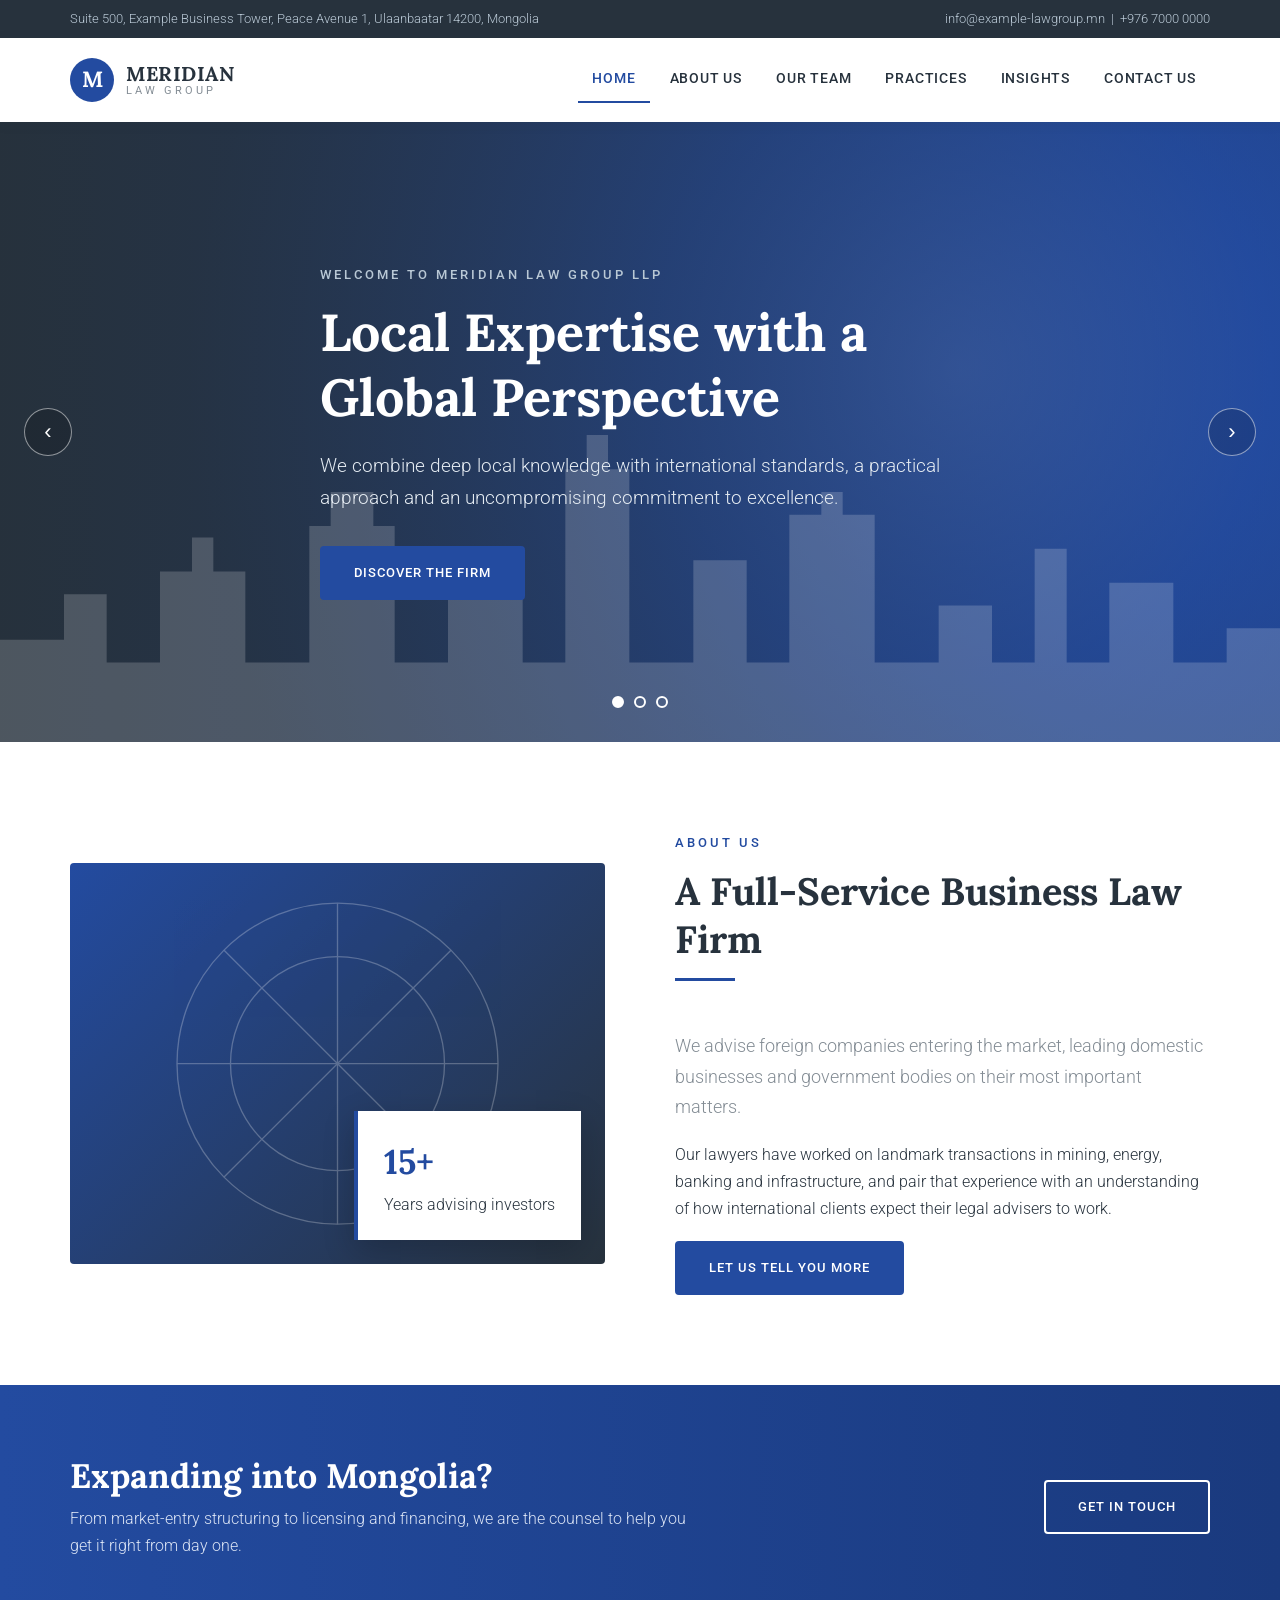
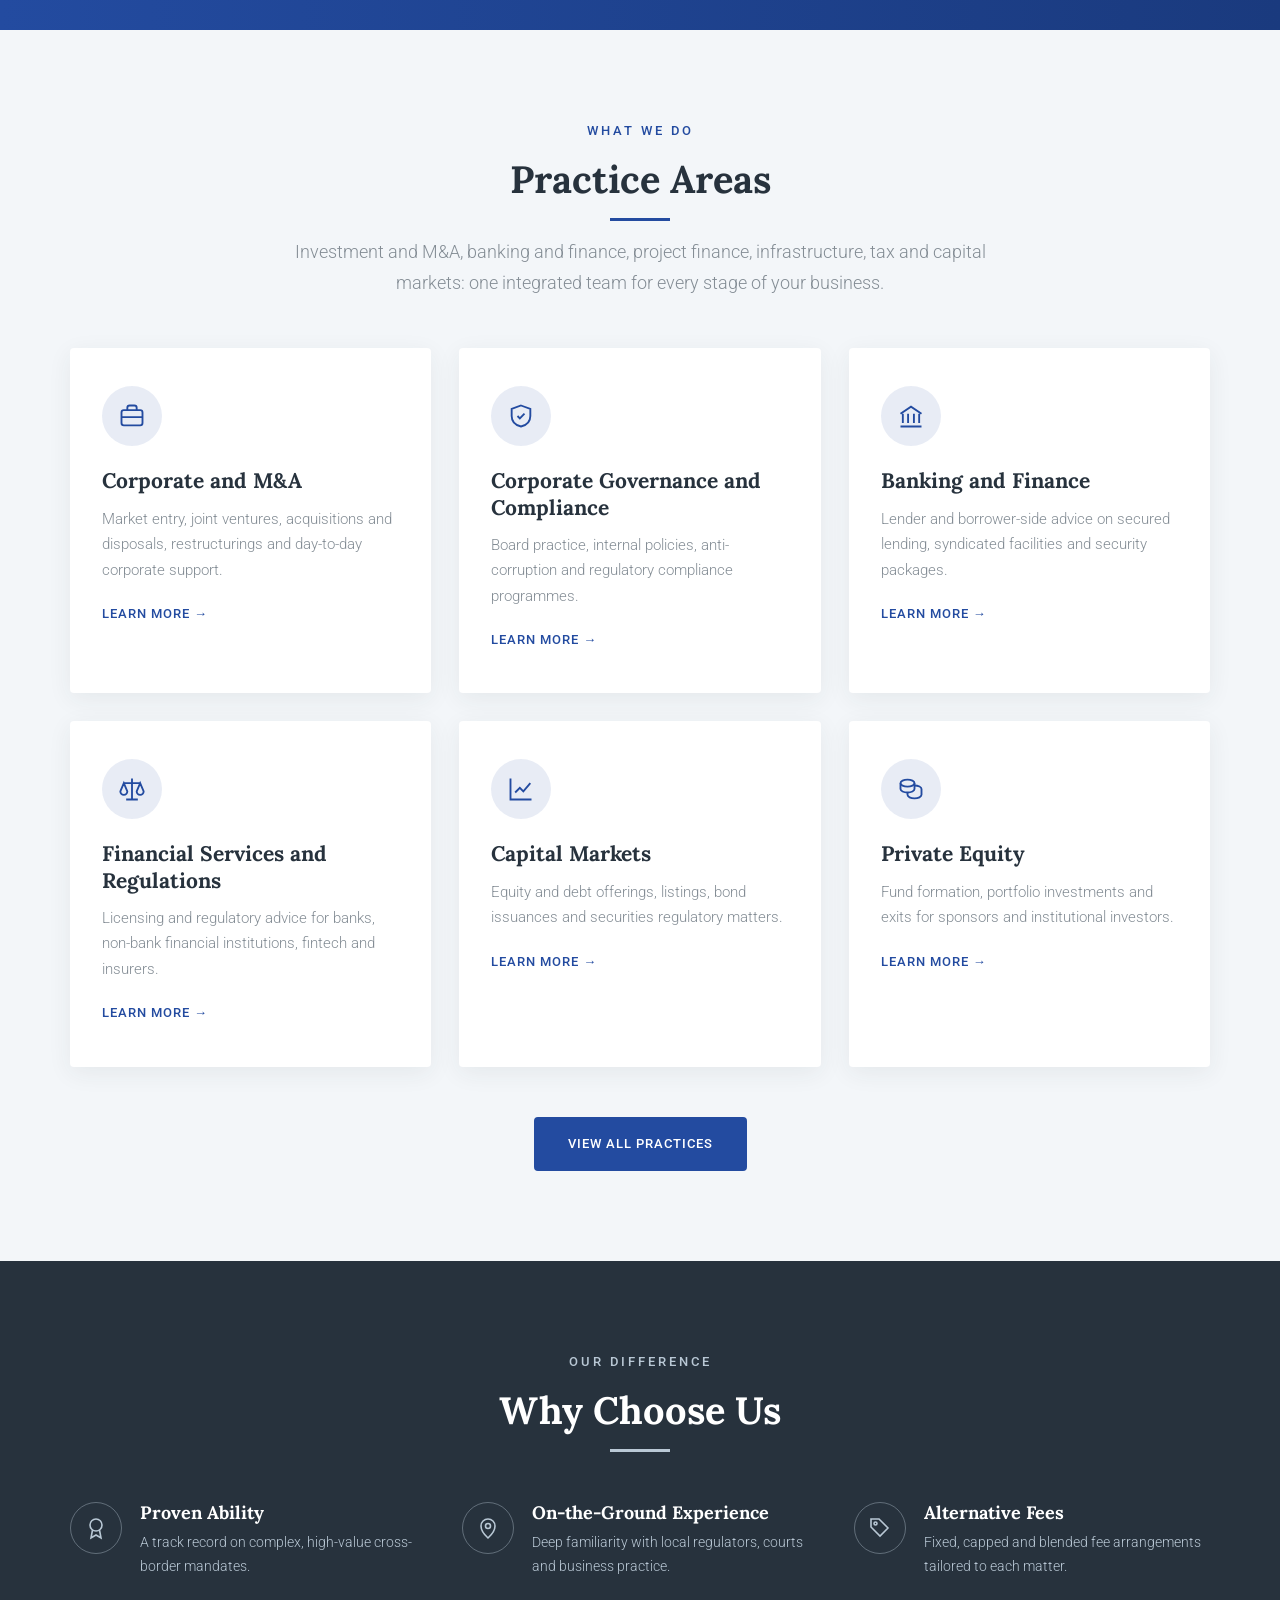
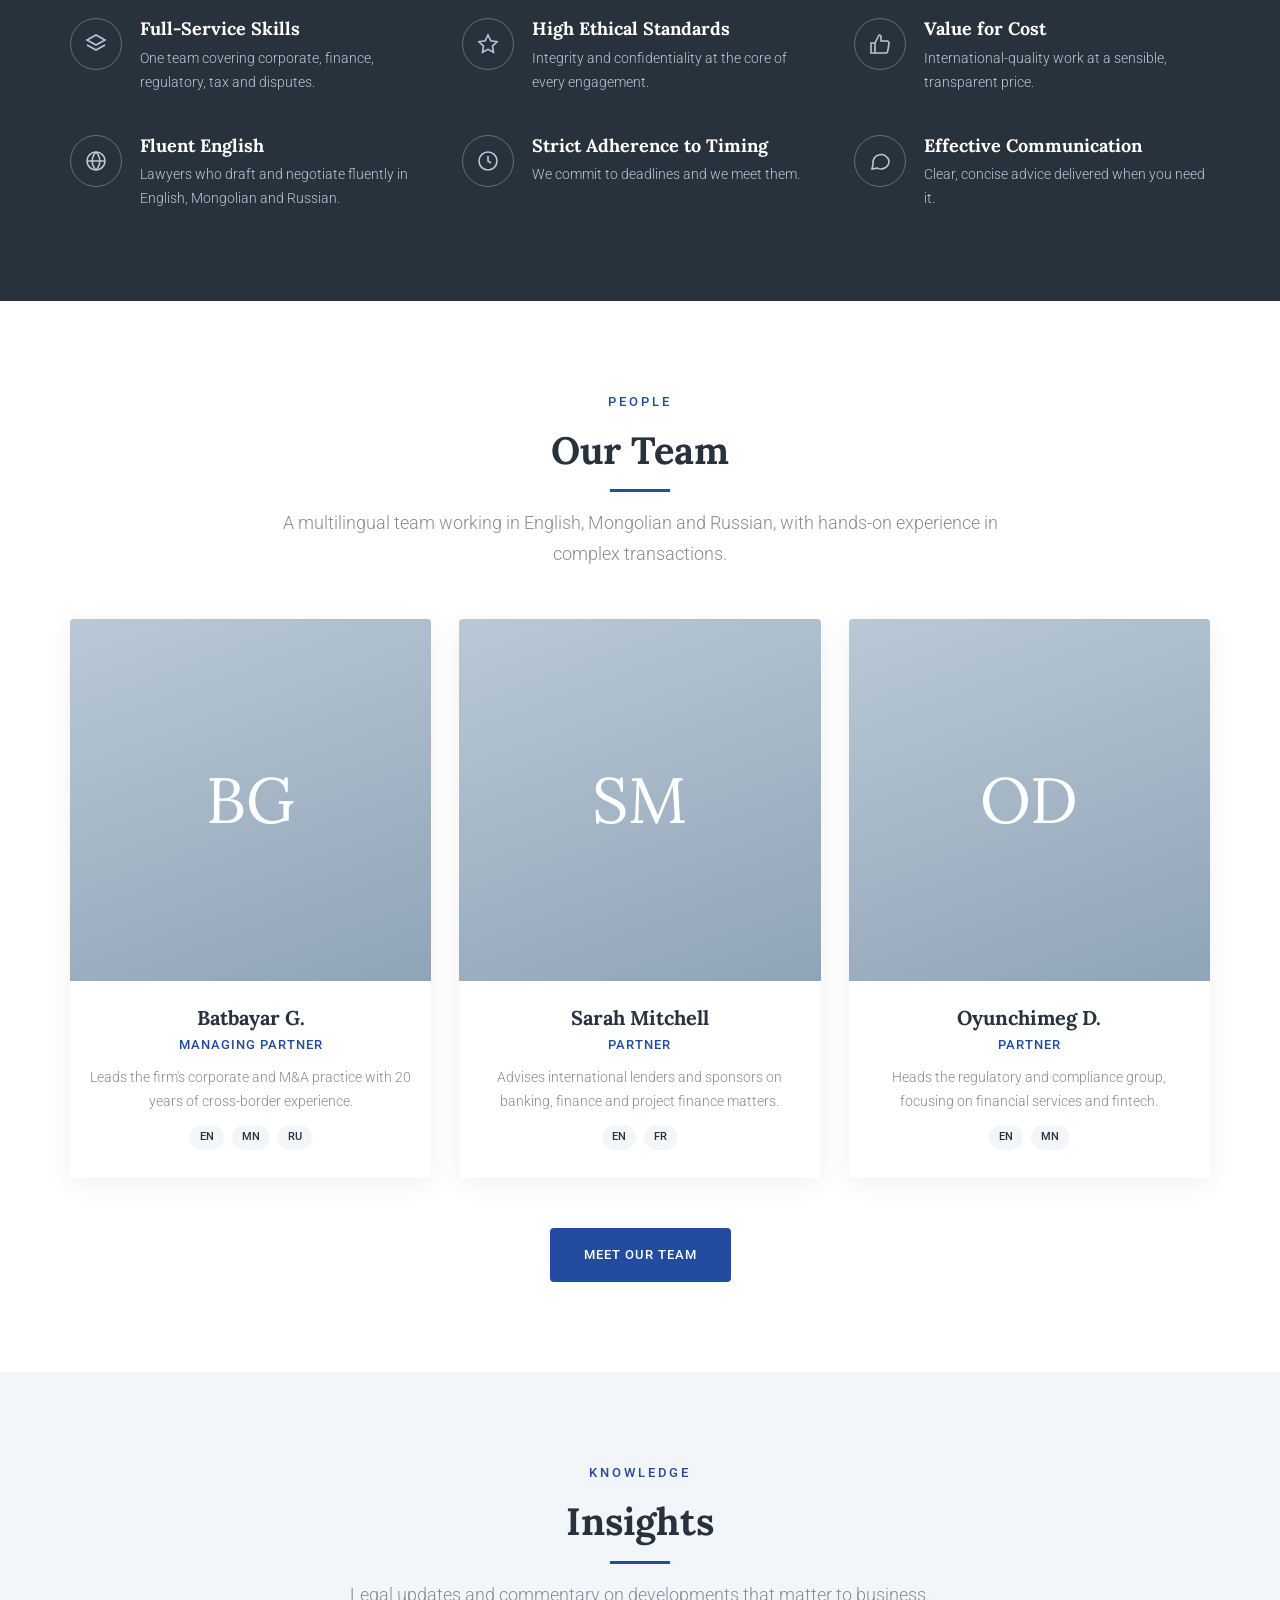
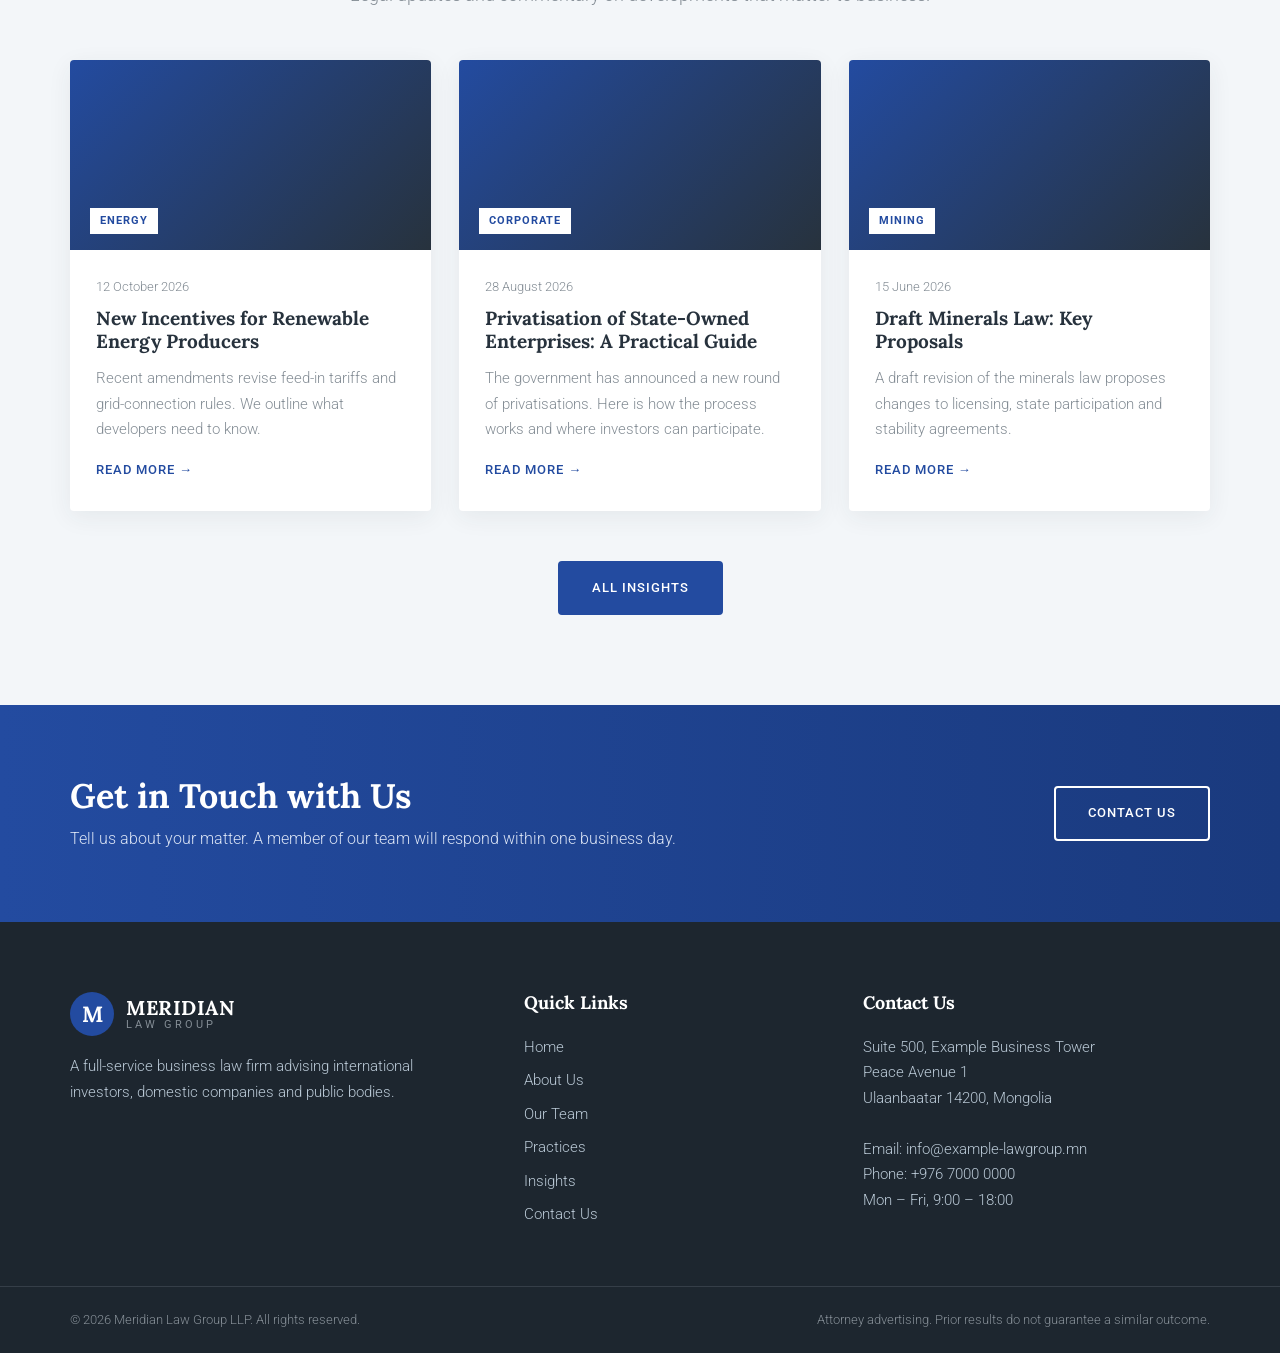
==== index.html @ 7d39052b "Initial" ====
<!DOCTYPE html>
<html lang="en">
<head>
  <meta charset="UTF-8">
  <meta name="viewport" content="width=device-width, initial-scale=1.0">
  <title>Business Law Firm | {FIRM}</title>
  <link rel="preconnect" href="https://fonts.googleapis.com">
  <link href="https://fonts.googleapis.com/css2?family=Lora:wght@700&family=Roboto:wght@300;400;500;700&display=swap" rel="stylesheet">
  <link rel="stylesheet" href="css/style.css">
  <script src="js/main.js" defer></script>
</head>
<body>
<div id="site-header"></div>
<section class="hero">
  <div class="slide slide-1"><svg class="skyline" viewBox="0 0 1200 300" preserveAspectRatio="none" fill="#fff"><path d="M0 [base64]"/></svg><div class="container"><div class="slide-content">
    <span class="eyebrow">Welcome to <span data-site="legal"></span></span>
    <h1>Local Expertise with a Global Perspective</h1>
    <p>We combine deep local knowledge with international standards, a practical approach and an uncompromising commitment to excellence.</p>
    <a href="about.html" class="btn">Discover the firm</a></div></div></div>
  <div class="slide slide-2"><svg class="skyline" viewBox="0 0 1200 300" preserveAspectRatio="none" fill="#fff"><path d="M0 [base64]"/></svg><div class="container"><div class="slide-content">
    <span class="eyebrow">Practical. Creative. Excellent.</span>
    <h1>Business-Oriented, Actionable Legal Advice</h1>
    <p>Our advice is built around your commercial goals: clear answers, workable solutions and no unnecessary complexity.</p>
    <a href="practices.html" class="btn">Our practices</a></div></div></div>
  <div class="slide slide-3"><svg class="skyline" viewBox="0 0 1200 300" preserveAspectRatio="none" fill="#fff"><path d="M0 [base64]"/></svg><div class="container"><div class="slide-content">
    <span class="eyebrow">Cross-border counsel</span>
    <h1>Business Is Global. Law Is Mostly Local.</h1>
    <p>Comprehensive guidance and innovative solutions for investors navigating the Mongolian legal landscape.</p>
    <a href="contact.html" class="btn">Talk to us</a></div></div></div>
  <button class="slider-arrow prev" aria-label="Previous slide">&lsaquo;</button>
  <button class="slider-arrow next" aria-label="Next slide">&rsaquo;</button>
  <div class="slider-dots"></div>
</section>

<section><div class="container split">
  <div class="about-visual reveal">
    <svg viewBox="0 0 400 300" fill="none" stroke="#fff" stroke-width="1"><circle cx="200" cy="150" r="120"/><circle cx="200" cy="150" r="80"/><path d="M80 150h240M200 30v240M115 65l170 170M285 65L115 235"/></svg>
    <div class="badge"><strong>15+</strong>Years advising investors</div>
  </div>
  <div class="about-text reveal">
    <div class="section-title"><span class="eyebrow" style="color:var(--blue)">About us</span><h2>A Full-Service Business Law Firm</h2></div>
    <p class="lead">We advise foreign companies entering the market, leading domestic businesses and government bodies on their most important matters.</p>
    <p>Our lawyers have worked on landmark transactions in mining, energy, banking and infrastructure, and pair that experience with an understanding of how international clients expect their legal advisers to work.</p>
    <a href="about.html" class="btn">Let us tell you more</a>
  </div>
</div></section>
<div class="cta-band"><div class="container">
  <div><h2>Expanding into Mongolia?</h2><p>From market-entry structuring to licensing and financing, we are the counsel to help you get it right from day one.</p></div>
  <a href="contact.html" class="btn btn-outline">Get in touch</a>
</div></div>
<section class="section-soft"><div class="container">
  <div class="section-title center"><span class="eyebrow" style="color:var(--blue)">What we do</span><h2>Practice Areas</h2><p class="lead">Investment and M&amp;A, banking and finance, project finance, infrastructure, tax and capital markets: one integrated team for every stage of your business.</p></div>
  <div class="grid-3" id="practice-cards" data-limit="6"></div>
  <div class="center-actions"><a href="practices.html" class="btn">View all practices</a></div>
</div></section>
<section class="section-dark"><div class="container">
  <div class="section-title center"><span class="eyebrow">Our difference</span><h2>Why Choose Us</h2></div>
  <div class="why-grid" id="why-grid"></div>
  
</div></section>
<section class=""><div class="container">
  <div class="section-title center"><span class="eyebrow" style="color:var(--blue)">People</span><h2>Our Team</h2><p class="lead">A multilingual team working in English, Mongolian and Russian, with hands-on experience in complex transactions.</p></div>
  <div class="grid-3" id="team-grid" data-limit="3"></div>
  <div class="center-actions"><a href="team.html" class="btn">Meet our team</a></div>
</div></section>
<section class="section-soft"><div class="container">
  <div class="section-title center"><span class="eyebrow" style="color:var(--blue)">Knowledge</span><h2>Insights</h2><p class="lead">Legal updates and commentary on developments that matter to business.</p></div>
  <div class="grid-3" id="posts-grid" data-limit="3"></div>
  <div class="center-actions"><a href="insights.html" class="btn">All insights</a></div>
</div></section>
<div class="cta-band"><div class="container">
  <div><h2>Get in Touch with Us</h2><p>Tell us about your matter. A member of our team will respond within one business day.</p></div>
  <a href="contact.html" class="btn btn-outline">Contact us</a>
</div></div>
<div id="site-footer"></div>
</body>
</html>
---- css/style.css ----
:root {
  --blue: #234ba0;
  --blue-dark: #1a3a7e;
  --slate: #27323d;
  --slate-2: #2a353f;
  --mist: #b9c8d5;
  --grey: #848d95;
  --bg-soft: #f3f6f9;
  --white: #ffffff;
  --radius: 4px;
  --max: 1180px;
}

* { box-sizing: border-box; margin: 0; padding: 0; }
html { scroll-behavior: smooth; }
body {
  font-family: "Roboto", Arial, sans-serif;
  font-weight: 300;
  color: var(--slate);
  background: var(--white);
  line-height: 1.7;
  font-size: 16px;
}
h1, h2, h3, h4 { font-family: "Lora", Georgia, serif; font-weight: 700; line-height: 1.25; color: var(--slate); }
a { color: var(--blue); text-decoration: none; }
img { max-width: 100%; display: block; }
.container { max-width: var(--max); margin: 0 auto; padding: 0 20px; }

/* ---------- Header ---------- */
.topbar { background: var(--slate); color: var(--mist); font-size: 13px; }
.topbar .container { display: flex; justify-content: space-between; gap: 16px; padding: 8px 20px; flex-wrap: wrap; }
.topbar a { color: var(--mist); }
.site-header { position: sticky; top: 0; z-index: 50; background: var(--white); box-shadow: 0 2px 12px rgba(39, 50, 61, .08); }
.site-header .container { display: flex; align-items: center; justify-content: space-between; height: 84px; }
.logo { display: flex; align-items: center; gap: 12px; color: var(--slate); }
.logo-mark {
  width: 44px; height: 44px; border-radius: 50%; background: var(--blue); color: #fff;
  display: grid; place-items: center; font-family: "Lora", serif; font-size: 22px; font-weight: 700;
}
.logo-text { font-family: "Lora", serif; font-weight: 700; font-size: 20px; letter-spacing: .5px; line-height: 1.1; }
.logo-text small { display: block; font-family: "Roboto", sans-serif; font-weight: 400; font-size: 11px; letter-spacing: 3px; color: var(--grey); text-transform: uppercase; }
.nav ul { list-style: none; display: flex; gap: 6px; }
.nav a {
  display: block; padding: 10px 14px; color: var(--slate); font-weight: 500; font-size: 14px;
  text-transform: uppercase; letter-spacing: .8px; border-bottom: 2px solid transparent; transition: .2s;
}
.nav a:hover, .nav a.active { color: var(--blue); border-bottom-color: var(--blue); }
.nav-toggle { display: none; background: none; border: 0; cursor: pointer; padding: 8px; }
.nav-toggle span { display: block; width: 26px; height: 2px; background: var(--slate); margin: 6px 0; transition: .3s; }

/* ---------- Buttons ---------- */
.btn {
  display: inline-block; padding: 14px 32px; background: var(--blue); color: #fff; font-weight: 500;
  text-transform: uppercase; letter-spacing: 1px; font-size: 13px; border-radius: var(--radius);
  border: 2px solid var(--blue); transition: .25s; cursor: pointer; font-family: inherit;
}
.btn:hover { background: var(--blue-dark); border-color: var(--blue-dark); }
.btn-outline { background: transparent; color: #fff; border-color: #fff; }
.btn-outline:hover { background: #fff; color: var(--blue); border-color: #fff; }
.link-arrow { font-weight: 500; text-transform: uppercase; font-size: 13px; letter-spacing: 1px; }
.link-arrow::after { content: " →"; transition: .2s; }
.link-arrow:hover::after { margin-left: 4px; }

/* ---------- Hero slider ---------- */
.hero { position: relative; height: 620px; overflow: hidden; color: #fff; background: var(--slate); }
.slide {
  position: absolute; inset: 0; display: flex; align-items: center; opacity: 0;
  transition: opacity 1s ease; background-size: cover; background-position: center;
}
.slide.active { opacity: 1; z-index: 1; }
.slide::before { content: ""; position: absolute; inset: 0; background: linear-gradient(90deg, rgba(39,50,61,.92) 0%, rgba(35,75,160,.55) 100%); }
.slide-1 { background-image: radial-gradient(circle at 75% 40%, #4a6fbf 0, #234ba0 30%, #1b2733 75%); }
.slide-2 { background-image: radial-gradient(circle at 20% 70%, #3a5c9e 0, #27323d 55%, #141b22 100%); }
.slide-3 { background-image: radial-gradient(circle at 60% 20%, #5b7fc9 0, #234ba0 35%, #27323d 80%); }
.slide .skyline { position: absolute; bottom: 0; left: 0; width: 100%; height: 55%; opacity: .18; }
.slide .container { position: relative; z-index: 2; }
.slide-content { max-width: 640px; transform: translateY(20px); transition: transform 1s ease; }
.slide.active .slide-content { transform: none; }
.eyebrow { text-transform: uppercase; letter-spacing: 3px; font-size: 13px; color: var(--mist); font-weight: 500; margin-bottom: 14px; display: block; }
.slide h1 { color: #fff; font-size: 52px; margin-bottom: 20px; }
.slide p { font-size: 19px; color: #e3eaf1; margin-bottom: 32px; }
.slider-dots { position: absolute; bottom: 34px; left: 50%; transform: translateX(-50%); display: flex; gap: 10px; z-index: 5; }
.slider-dots button { width: 12px; height: 12px; border-radius: 50%; border: 2px solid #fff; background: transparent; cursor: pointer; }
.slider-dots button.active { background: #fff; }
.slider-arrow {
  position: absolute; top: 50%; transform: translateY(-50%); z-index: 5; width: 48px; height: 48px;
  border: 1px solid rgba(255,255,255,.5); background: rgba(0,0,0,.15); color: #fff; font-size: 22px; cursor: pointer; border-radius: 50%;
}
.slider-arrow:hover { background: var(--blue); border-color: var(--blue); }
.slider-arrow.prev { left: 24px; } .slider-arrow.next { right: 24px; }

/* ---------- Page header (inner pages) ---------- */
.page-hero {
  background: radial-gradient(circle at 80% 30%, #3d62b0 0, #234ba0 30%, #27323d 85%);
  color: #fff; padding: 90px 0 80px; position: relative; overflow: hidden;
}
.page-hero h1 { color: #fff; font-size: 46px; }
.breadcrumb { color: var(--mist); font-size: 14px; margin-top: 10px; }
.breadcrumb a { color: #fff; }

/* ---------- Sections ---------- */
section { padding: 90px 0; }
.section-soft { background: var(--bg-soft); }
.section-dark { background: var(--slate); color: #dfe6ee; }
.section-dark h2, .section-dark h3 { color: #fff; }
.section-title { margin-bottom: 50px; }
.section-title.center { text-align: center; max-width: 760px; margin-left: auto; margin-right: auto; }
.section-title h2 { font-size: 38px; margin-bottom: 16px; position: relative; padding-bottom: 18px; }
.section-title h2::after { content: ""; position: absolute; bottom: 0; left: 0; width: 60px; height: 3px; background: var(--blue); }
.section-title.center h2::after { left: 50%; transform: translateX(-50%); }
.section-dark .section-title h2::after { background: var(--mist); }
.lead { font-size: 18px; color: var(--grey); }
.section-dark .lead { color: var(--mist); }

.split { display: grid; grid-template-columns: 1fr 1fr; gap: 70px; align-items: center; }
.about-visual {
  aspect-ratio: 4/3; border-radius: var(--radius); position: relative;
  background: linear-gradient(135deg, var(--blue) 0%, var(--slate) 100%); overflow: hidden;
}
.about-visual .badge {
  position: absolute; right: 24px; bottom: 24px; background: #fff; color: var(--slate); padding: 22px 26px;
  border-left: 4px solid var(--blue); box-shadow: 0 10px 30px rgba(0,0,0,.2);
}
.about-visual .badge strong { display: block; font-family: "Lora", serif; font-size: 34px; color: var(--blue); }
.about-visual svg { position: absolute; inset: 0; width: 100%; height: 100%; opacity: .25; }
.about-text p { margin-bottom: 18px; }

/* CTA band */
.cta-band { background: linear-gradient(90deg, var(--blue) 0%, var(--blue-dark) 100%); color: #fff; padding: 70px 0; }
.cta-band .container { display: flex; align-items: center; justify-content: space-between; gap: 30px; flex-wrap: wrap; }
.cta-band h2 { color: #fff; font-size: 34px; margin-bottom: 8px; }
.cta-band p { color: #dbe4f5; max-width: 640px; }

/* Practice cards */
.grid-3 { display: grid; grid-template-columns: repeat(3, 1fr); gap: 28px; }
.grid-2 { display: grid; grid-template-columns: repeat(2, 1fr); gap: 28px; }
.card {
  background: #fff; padding: 38px 32px; border-radius: var(--radius); border-bottom: 3px solid transparent;
  box-shadow: 0 6px 24px rgba(39,50,61,.07); transition: .3s; position: relative;
}
.card:hover { transform: translateY(-6px); border-bottom-color: var(--blue); box-shadow: 0 14px 34px rgba(39,50,61,.13); }
.card .icon {
  width: 60px; height: 60px; border-radius: 50%; background: rgba(35,75,160,.1); color: var(--blue);
  display: grid; place-items: center; margin-bottom: 22px;
}
.card .icon svg { width: 28px; height: 28px; }
.card h3 { font-size: 21px; margin-bottom: 12px; }
.card p { color: var(--grey); font-size: 15px; margin-bottom: 16px; }
.center-actions { text-align: center; margin-top: 50px; }

/* Why choose us */
.why-grid { display: grid; grid-template-columns: repeat(3, 1fr); gap: 40px 36px; }
.why-item { display: flex; gap: 18px; align-items: flex-start; }
.why-item .icon {
  flex: 0 0 52px; height: 52px; border: 1px solid rgba(185,200,213,.4); border-radius: 50%;
  display: grid; place-items: center; color: var(--mist);
}
.why-item .icon svg { width: 24px; height: 24px; }
.why-item h4 { color: #fff; font-size: 18px; margin-bottom: 6px; }
.why-item p { font-size: 14px; color: var(--mist); }

/* Team */
.team-card { text-align: center; background: #fff; border-radius: var(--radius); overflow: hidden; box-shadow: 0 6px 24px rgba(39,50,61,.07); transition: .3s; }
.team-card:hover { transform: translateY(-6px); }
.avatar {
  aspect-ratio: 1/1; background: linear-gradient(160deg, var(--mist) 0%, #8fa4b8 100%);
  display: grid; place-items: center; color: #fff; font-family: "Lora", serif; font-size: 64px;
}
.team-card .info { padding: 24px 20px 28px; }
.team-card h3 { font-size: 20px; }
.team-card .role { color: var(--blue); font-weight: 500; font-size: 13px; text-transform: uppercase; letter-spacing: 1px; margin: 4px 0 10px; }
.team-card p { color: var(--grey); font-size: 14px; }
.lang-tags { display: flex; gap: 8px; justify-content: center; margin-top: 12px; flex-wrap: wrap; }
.lang-tags span { font-size: 11px; padding: 3px 10px; border-radius: 20px; background: var(--bg-soft); color: var(--slate); font-weight: 500; }

/* Insights */
.post { background: #fff; border-radius: var(--radius); overflow: hidden; box-shadow: 0 6px 24px rgba(39,50,61,.07); display: flex; flex-direction: column; transition: .3s; }
.post:hover { transform: translateY(-6px); }
.post-thumb { height: 190px; background: linear-gradient(135deg, var(--blue), var(--slate)); position: relative; }
.post-thumb .tag { position: absolute; left: 20px; bottom: 16px; background: #fff; color: var(--blue); font-size: 11px; font-weight: 700; letter-spacing: 1px; text-transform: uppercase; padding: 4px 10px; }
.post-body { padding: 26px 26px 30px; display: flex; flex-direction: column; flex: 1; }
.post-date { color: var(--grey); font-size: 13px; margin-bottom: 8px; }
.post h3 { font-size: 19px; margin-bottom: 12px; }
.post p { color: var(--grey); font-size: 15px; flex: 1; margin-bottom: 16px; }
.filters { display: flex; gap: 10px; flex-wrap: wrap; justify-content: center; margin-bottom: 40px; }
.filters button { padding: 8px 18px; border: 1px solid var(--mist); background: #fff; border-radius: 30px; cursor: pointer; font-family: inherit; color: var(--slate); }
.filters button.active, .filters button:hover { background: var(--blue); color: #fff; border-color: var(--blue); }

/* Contact */
.contact-grid { display: grid; grid-template-columns: 1fr 1.3fr; gap: 50px; }
.contact-info .item { display: flex; gap: 16px; margin-bottom: 26px; }
.contact-info .item .icon { flex: 0 0 48px; height: 48px; background: var(--blue); color: #fff; border-radius: 50%; display: grid; place-items: center; }
.contact-info .item .icon svg { width: 20px; height: 20px; }
.contact-info h4 { font-size: 17px; margin-bottom: 2px; }
.contact-info p { color: var(--grey); }
form .row { display: grid; grid-template-columns: 1fr 1fr; gap: 18px; }
form label { display: block; font-size: 13px; font-weight: 500; margin-bottom: 6px; text-transform: uppercase; letter-spacing: .6px; }
form input, form select, form textarea {
  width: 100%; padding: 13px 15px; border: 1px solid #d5dee6; border-radius: var(--radius);
  font-family: inherit; font-size: 15px; margin-bottom: 18px; background: #fff; color: var(--slate);
}
form input:focus, form select:focus, form textarea:focus { outline: none; border-color: var(--blue); box-shadow: 0 0 0 3px rgba(35,75,160,.12); }
form textarea { min-height: 150px; resize: vertical; }
.form-card { background: #fff; padding: 40px; border-radius: var(--radius); box-shadow: 0 6px 24px rgba(39,50,61,.08); }
.form-msg { display: none; padding: 14px 18px; border-radius: var(--radius); background: #e6f4ea; color: #1e6b34; margin-bottom: 18px; }
.map {
  margin-top: 60px; height: 340px; border-radius: var(--radius); position: relative; overflow: hidden;
  background: repeating-linear-gradient(0deg, #e4ebf1 0 1px, transparent 1px 40px), repeating-linear-gradient(90deg, #e4ebf1 0 1px, transparent 1px 40px), var(--bg-soft);
}
.map .pin { position: absolute; left: 50%; top: 50%; transform: translate(-50%, -100%); color: var(--blue); text-align: center; font-weight: 500; }
.map .pin svg { width: 44px; height: 44px; margin: 0 auto; }

/* Practices detail */
.practice-detail { display: grid; grid-template-columns: 280px 1fr; gap: 50px; }
.practice-nav { position: sticky; top: 110px; align-self: start; background: var(--bg-soft); padding: 12px 0; border-radius: var(--radius); }
.practice-nav a { display: block; padding: 11px 24px; color: var(--slate); font-weight: 400; border-left: 3px solid transparent; }
.practice-nav a:hover { color: var(--blue); border-left-color: var(--blue); background: #fff; }
.practice-block { padding-bottom: 46px; margin-bottom: 46px; border-bottom: 1px solid #e3e9ef; scroll-margin-top: 110px; }
.practice-block:last-child { border-bottom: 0; }
.practice-block h2 { font-size: 28px; margin-bottom: 14px; }
.practice-block ul { margin: 14px 0 0 20px; color: var(--grey); }
.practice-block li { margin-bottom: 6px; }

/* Values / stats */
.stats { display: grid; grid-template-columns: repeat(4, 1fr); gap: 20px; text-align: center; }
.stats strong { display: block; font-family: "Lora", serif; font-size: 44px; color: var(--blue); }
.stats span { color: var(--grey); text-transform: uppercase; font-size: 13px; letter-spacing: 1px; }

/* Article modal */
.modal { position: fixed; inset: 0; background: rgba(20,27,34,.75); display: none; align-items: center; justify-content: center; z-index: 100; padding: 20px; }
.modal.open { display: flex; }
.modal-box { background: #fff; max-width: 720px; width: 100%; max-height: 85vh; overflow: auto; padding: 44px; border-radius: var(--radius); position: relative; }
.modal-box h2 { font-size: 28px; margin: 6px 0 18px; }
.modal-box p { margin-bottom: 14px; }
.modal-close { position: absolute; top: 14px; right: 18px; border: 0; background: none; font-size: 28px; cursor: pointer; color: var(--grey); }

/* ---------- Footer ---------- */
.site-footer { background: #1d262f; color: var(--mist); padding: 70px 0 0; font-size: 15px; }
.footer-grid { display: grid; grid-template-columns: 1.4fr 1fr 1.2fr; gap: 50px; padding-bottom: 50px; }
.site-footer h4 { color: #fff; font-size: 18px; margin-bottom: 20px; }
.site-footer a { color: var(--mist); }
.site-footer a:hover { color: #fff; }
.site-footer ul { list-style: none; }
.site-footer li { margin-bottom: 8px; }
.site-footer .logo { color: #fff; margin-bottom: 18px; }
.footer-bottom { border-top: 1px solid rgba(185,200,213,.15); padding: 22px 0; font-size: 13px; color: var(--grey); }
.footer-bottom .container { display: flex; justify-content: space-between; flex-wrap: wrap; gap: 10px; }
.back-to-top {
  position: fixed; right: 22px; bottom: 22px; width: 46px; height: 46px; border-radius: 50%; border: 0;
  background: var(--blue); color: #fff; font-size: 20px; cursor: pointer; opacity: 0; pointer-events: none; transition: .3s; z-index: 60;
}
.back-to-top.show { opacity: 1; pointer-events: auto; }

/* Reveal animation */
.reveal { opacity: 0; transform: translateY(30px); transition: opacity .8s ease, transform .8s ease; }
.reveal.visible { opacity: 1; transform: none; }

/* ---------- Responsive ---------- */
@media (max-width: 980px) {
  .grid-3, .why-grid { grid-template-columns: repeat(2, 1fr); }
  .split, .contact-grid, .practice-detail, .footer-grid { grid-template-columns: 1fr; gap: 40px; }
  .practice-nav { position: static; }
  .stats { grid-template-columns: repeat(2, 1fr); }
  .nav-toggle { display: block; }
  .nav { position: absolute; top: 84px; left: 0; right: 0; background: #fff; box-shadow: 0 10px 20px rgba(0,0,0,.08); max-height: 0; overflow: hidden; transition: max-height .35s; }
  .nav.open { max-height: 420px; }
  .nav ul { flex-direction: column; padding: 10px 20px 20px; gap: 0; }
  .nav a { border-bottom: 1px solid #eef2f5; }
  .slide h1 { font-size: 40px; }
}
@media (max-width: 640px) {
  .grid-3, .grid-2, .why-grid, form .row { grid-template-columns: 1fr; }
  section { padding: 64px 0; }
  .hero { height: 560px; }
  .slide h1 { font-size: 32px; }
  .slide p { font-size: 16px; }
  .slider-arrow { display: none; }
  .section-title h2, .page-hero h1 { font-size: 30px; }
  .topbar .container { justify-content: center; }
  .form-card, .modal-box { padding: 26px; }
}
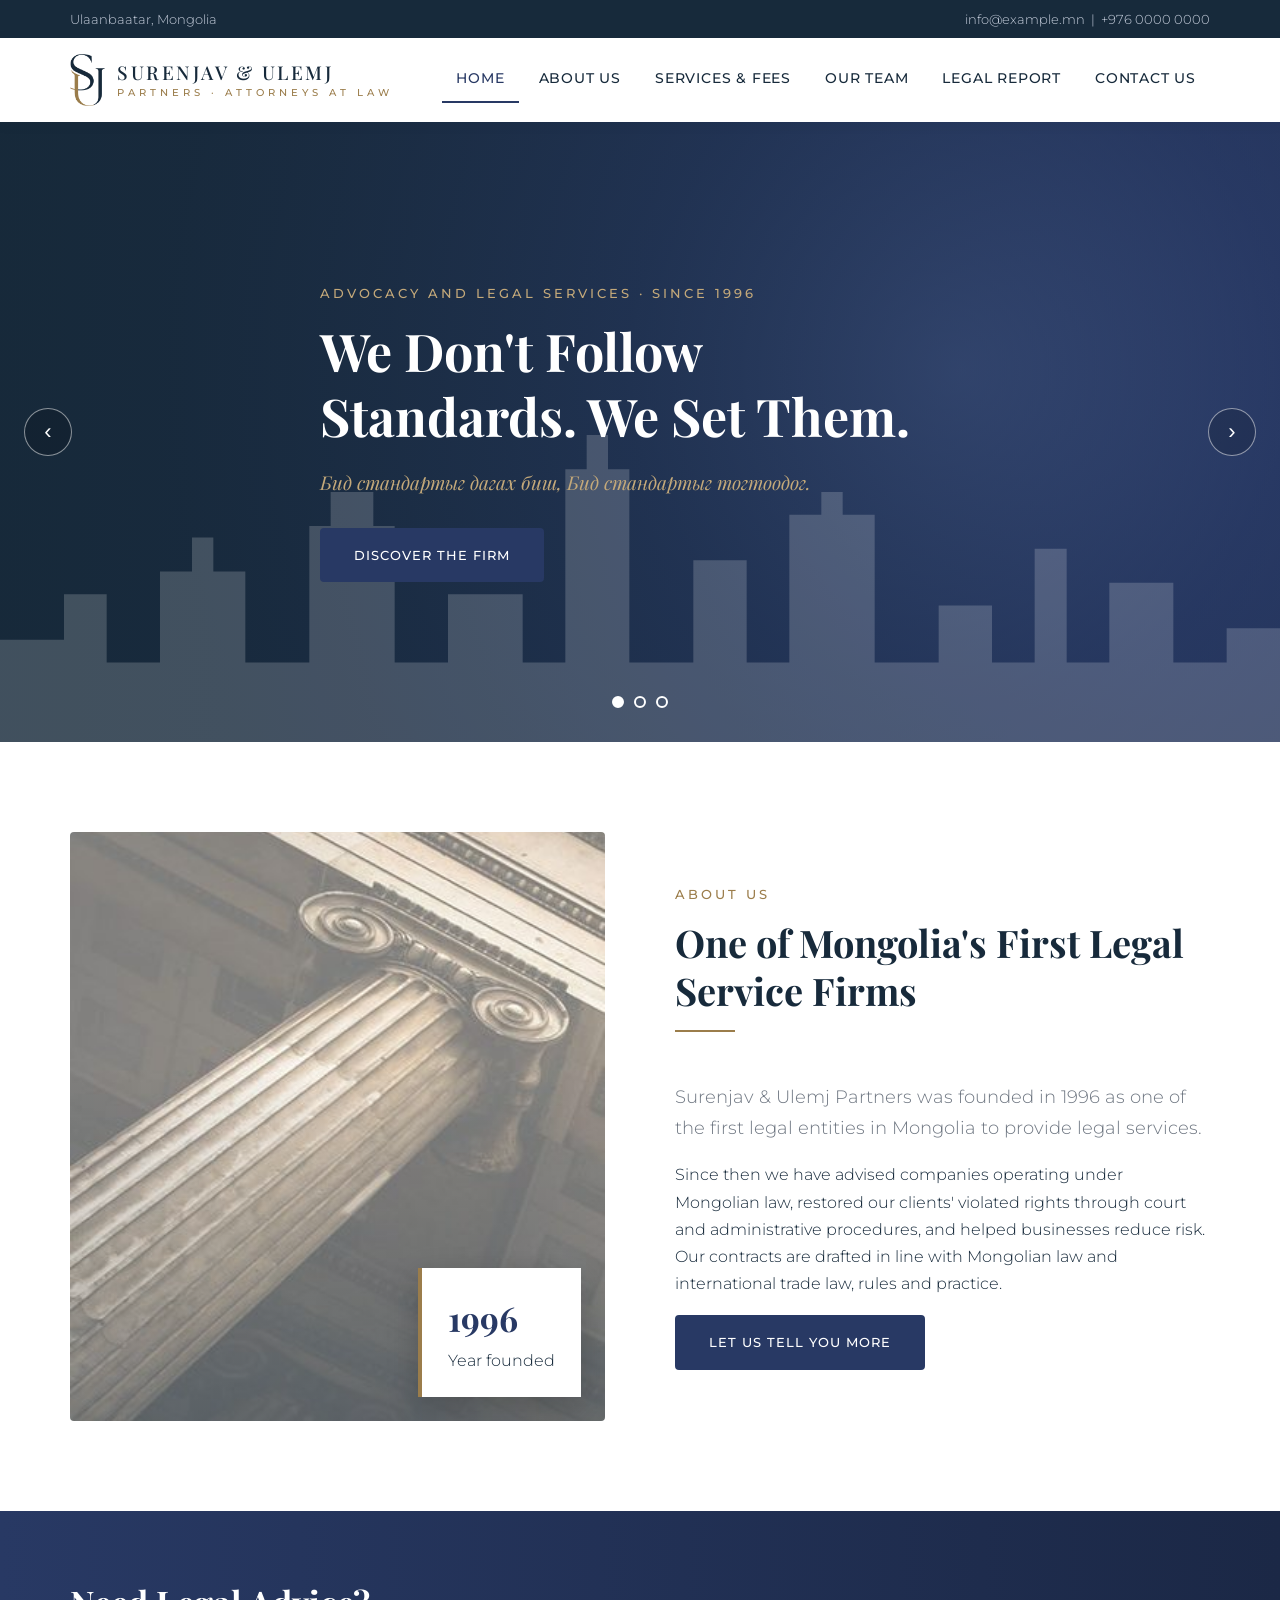
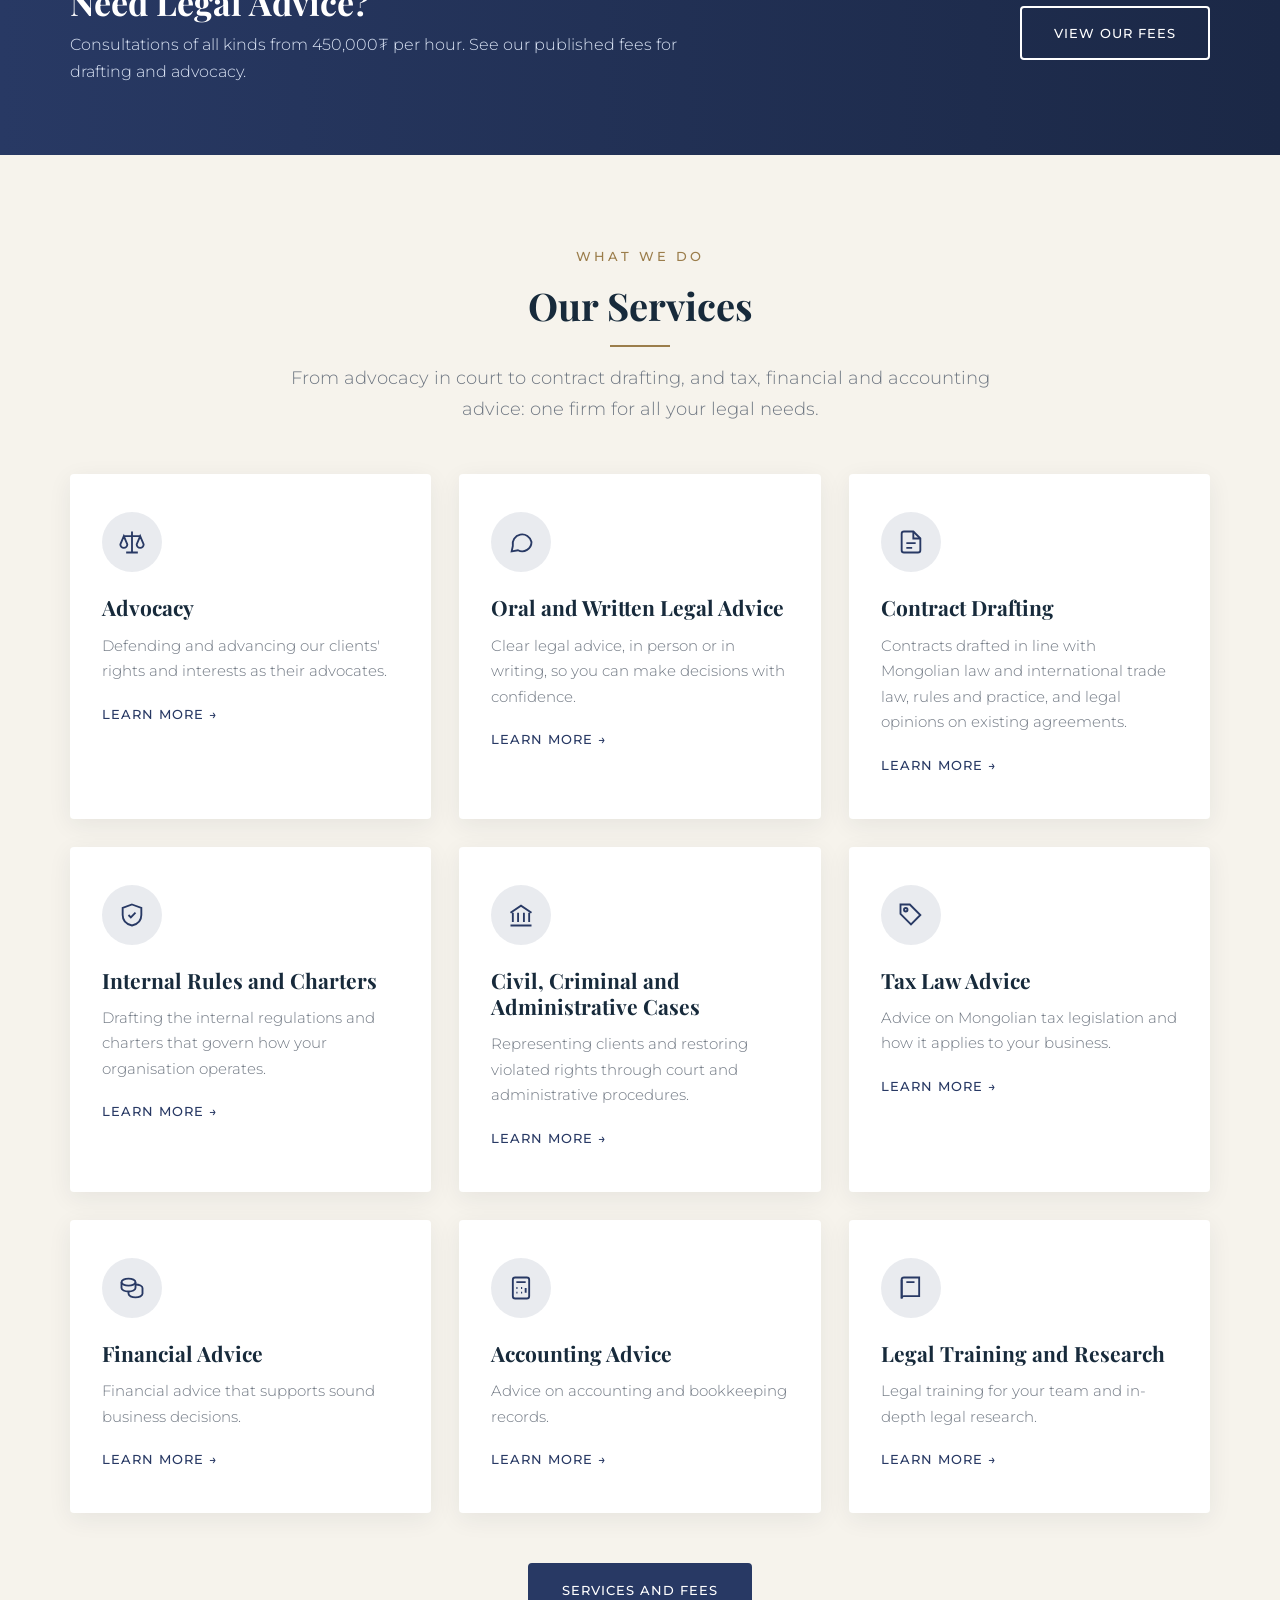
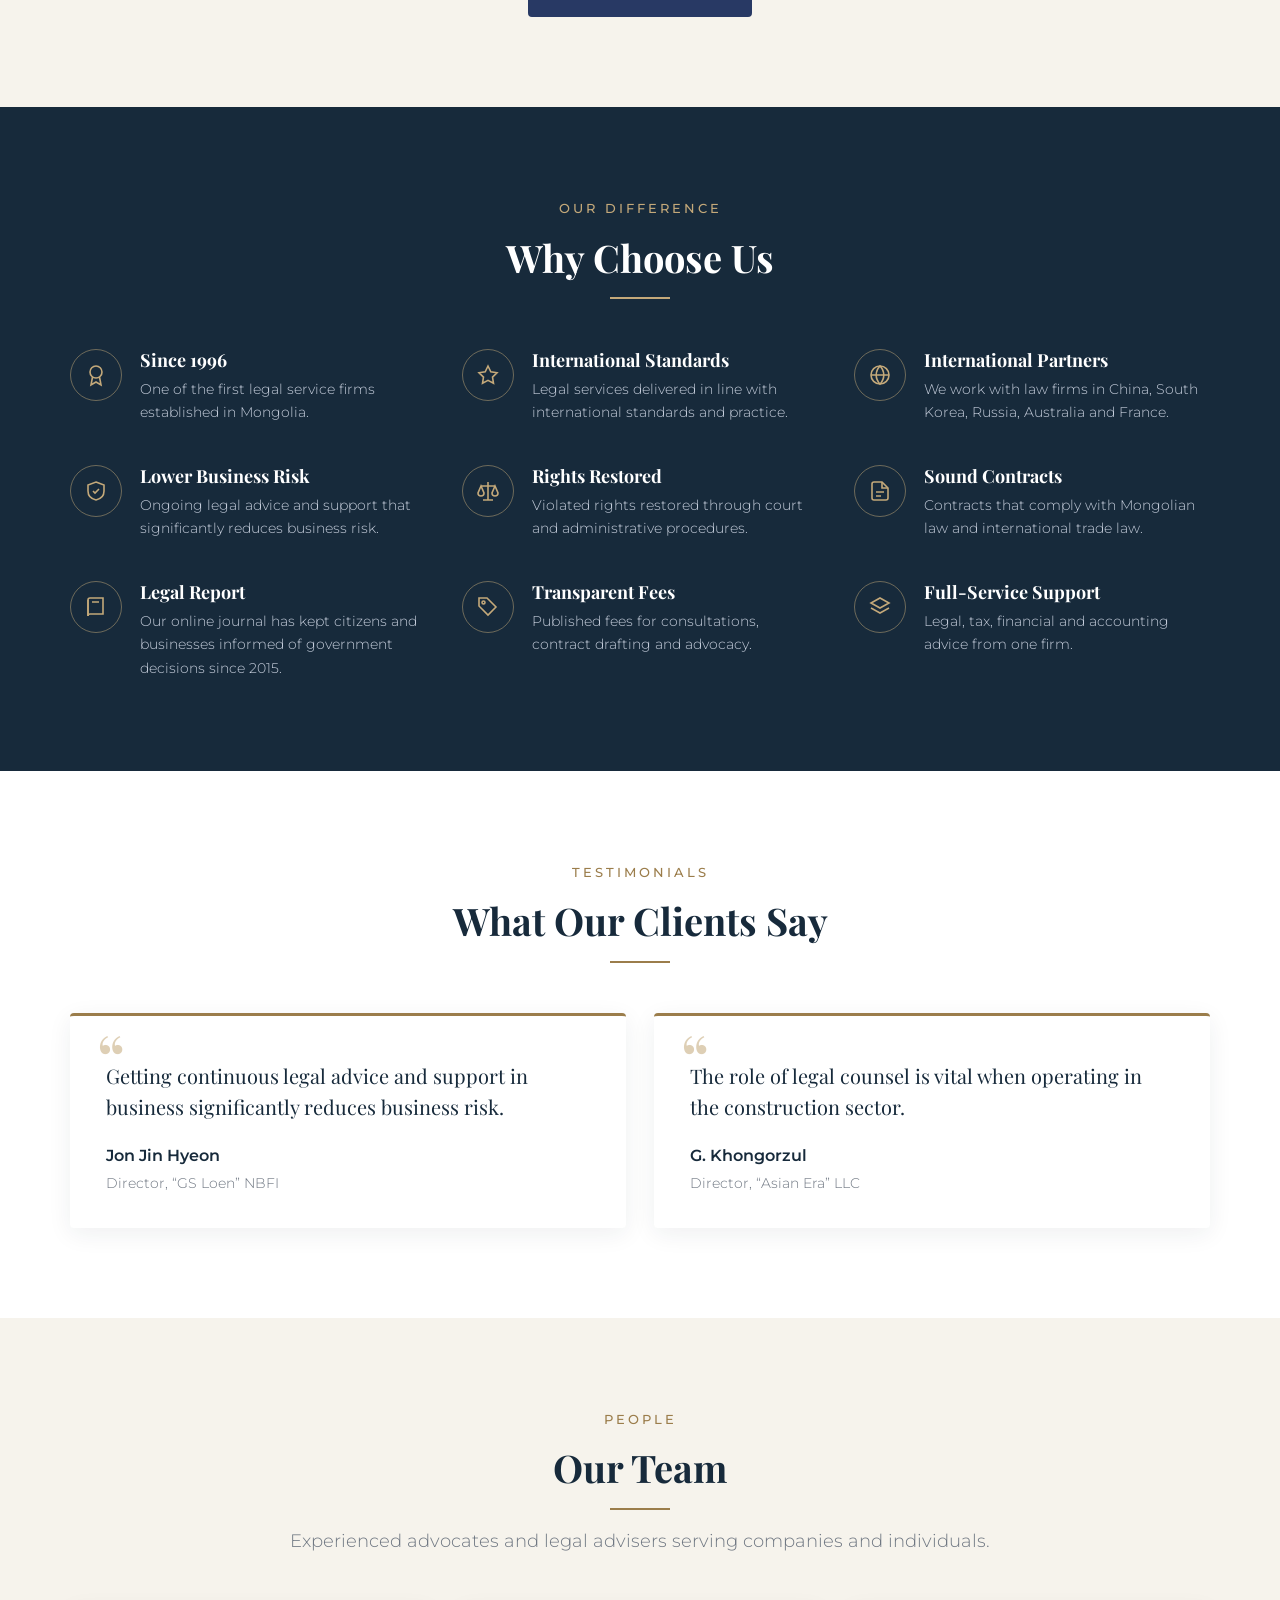
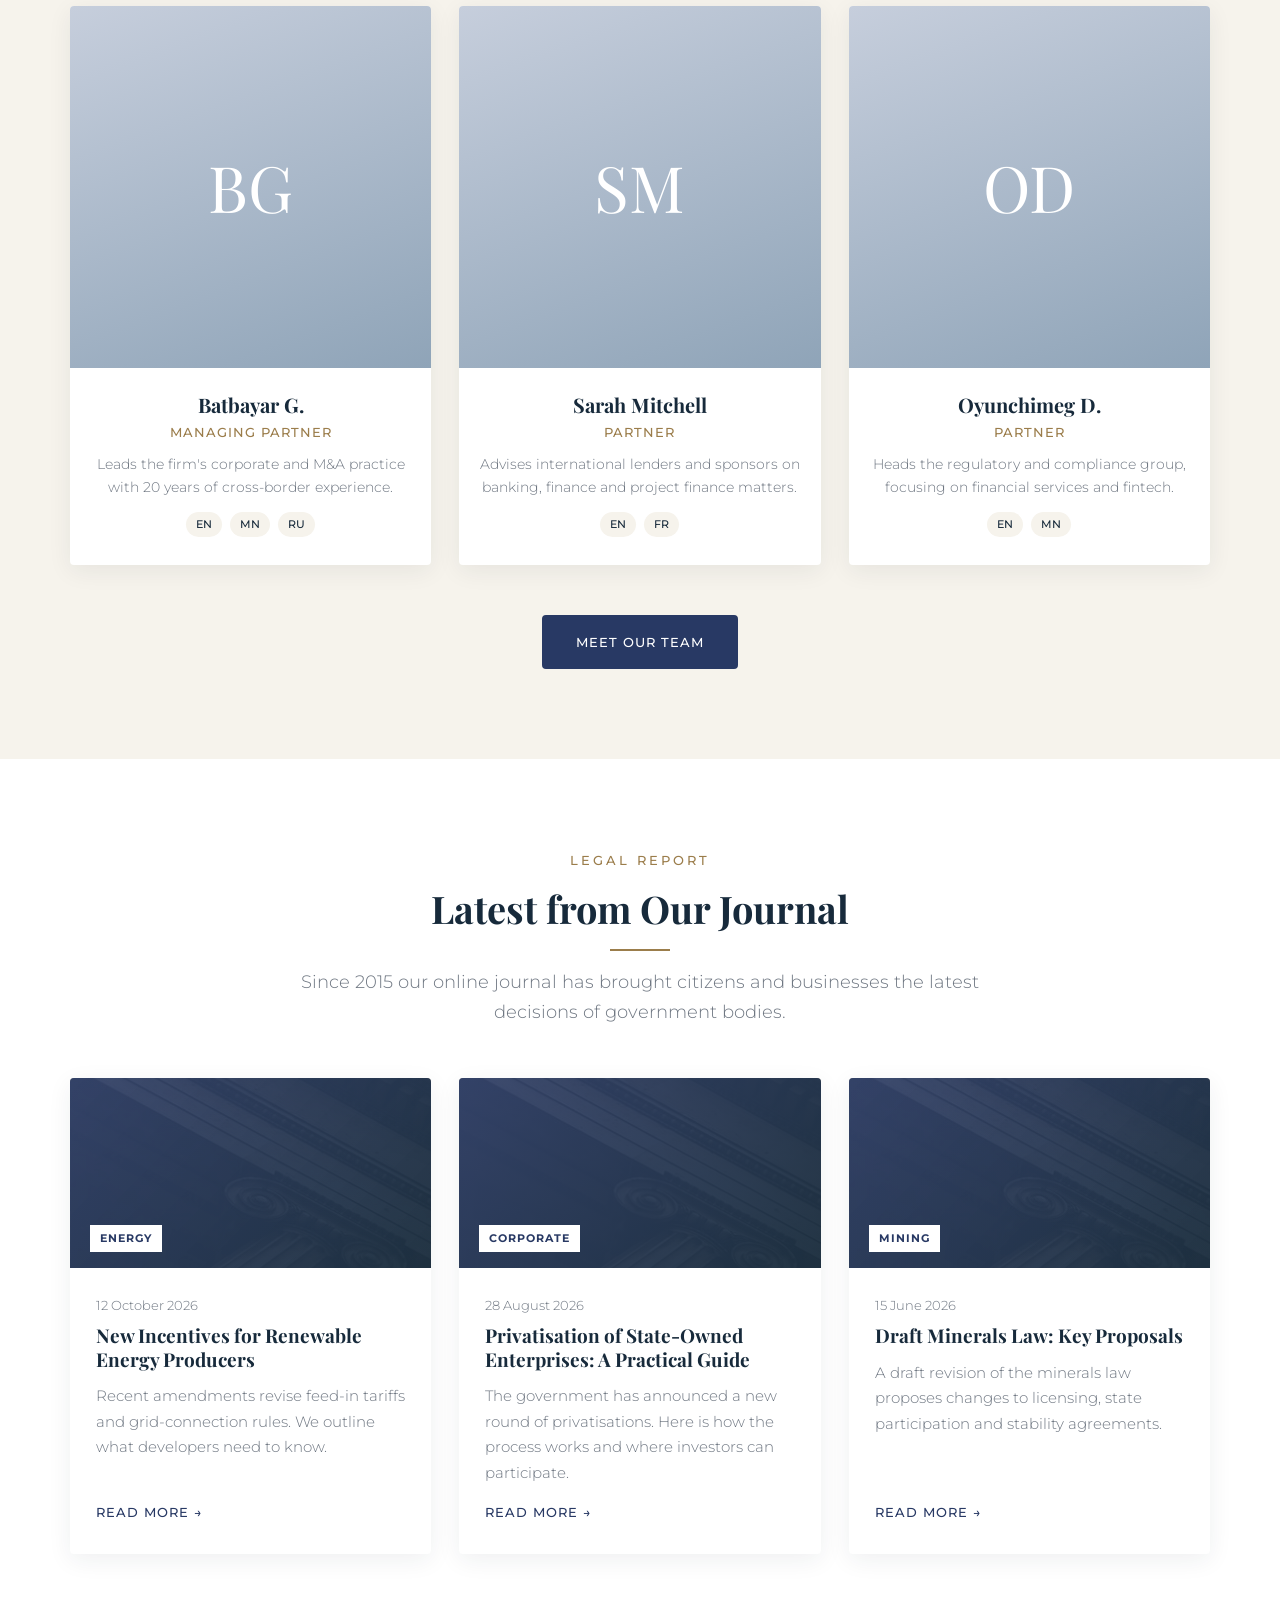
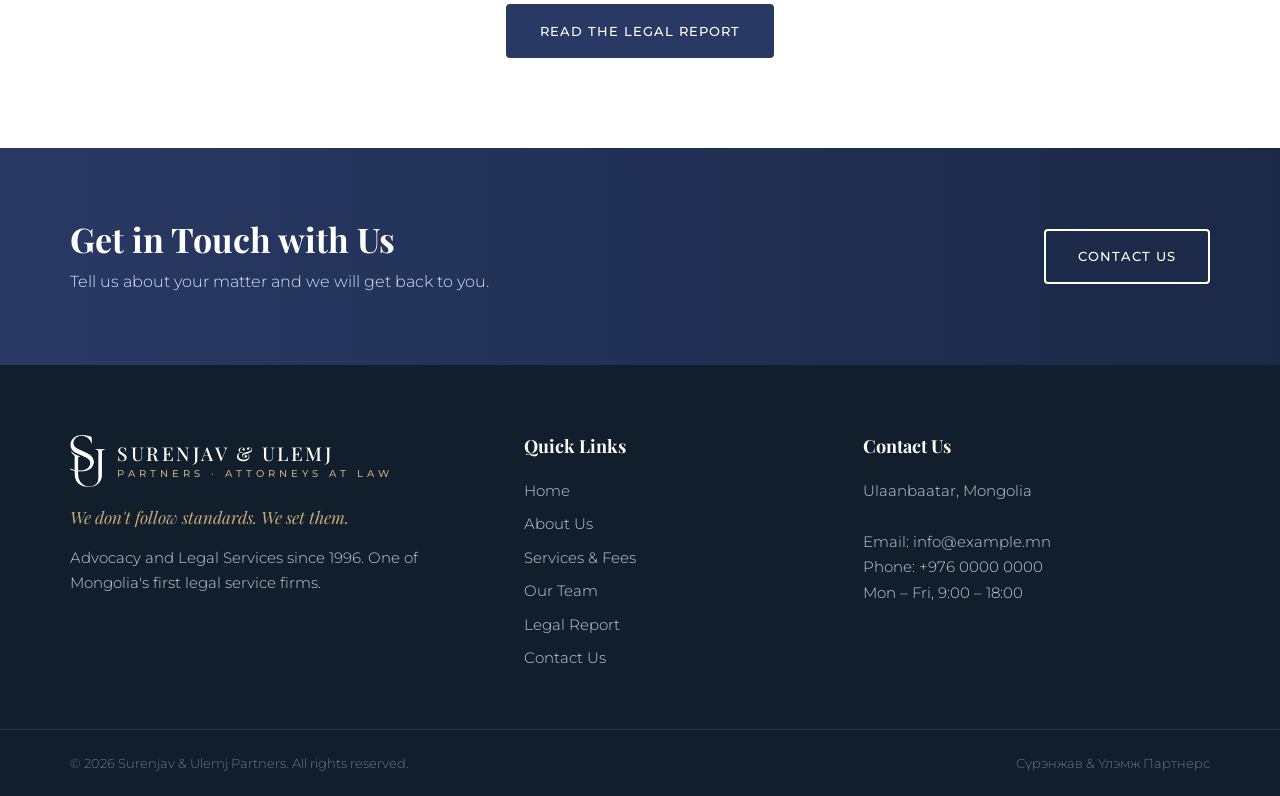
==== commit 49e29d62: "Updated with S&U.pdf" ====
--- a/index.html
+++ b/index.html
@@ -3,9 +3,11 @@
 <head>
   <meta charset="UTF-8">
   <meta name="viewport" content="width=device-width, initial-scale=1.0">
-  <title>Business Law Firm | {FIRM}</title>
+  <title>Advocacy and Legal Services | {FIRM}</title>
+  <meta name="description" content="Surenjav & Ulemj Partners: advocacy and legal services in Mongolia since 1996.">
+  <link rel="icon" href="img/logo-mark.png">
   <link rel="preconnect" href="https://fonts.googleapis.com">
-  <link href="https://fonts.googleapis.com/css2?family=Lora:wght@700&family=Roboto:wght@300;400;500;700&display=swap" rel="stylesheet">
+  <link href="https://fonts.googleapis.com/css2?family=Lora:ital,wght@0,500;0,700;1,500&family=Montserrat:wght@300;400;500;600;700&family=Playfair+Display:ital,wght@0,500;0,700;1,500&display=swap" rel="stylesheet">
   <link rel="stylesheet" href="css/style.css">
   <script src="js/main.js" defer></script>
 </head>
@@ -13,19 +15,19 @@
 <div id="site-header"></div>
 <section class="hero">
   <div class="slide slide-1"><svg class="skyline" viewBox="0 0 1200 300" preserveAspectRatio="none" fill="#fff"><path d="M0 [base64]"/></svg><div class="container"><div class="slide-content">
-    <span class="eyebrow">Welcome to <span data-site="legal"></span></span>
-    <h1>Local Expertise with a Global Perspective</h1>
-    <p>We combine deep local knowledge with international standards, a practical approach and an uncompromising commitment to excellence.</p>
+    <span class="eyebrow">Advocacy and legal services · Since 1996</span>
+    <h1>We Don't Follow Standards. We Set Them.</h1>
+    <p class="slogan" lang="mn" data-site="slogan_mn"></p>
     <a href="about.html" class="btn">Discover the firm</a></div></div></div>
   <div class="slide slide-2"><svg class="skyline" viewBox="0 0 1200 300" preserveAspectRatio="none" fill="#fff"><path d="M0 [base64]"/></svg><div class="container"><div class="slide-content">
-    <span class="eyebrow">Practical. Creative. Excellent.</span>
-    <h1>Business-Oriented, Actionable Legal Advice</h1>
-    <p>Our advice is built around your commercial goals: clear answers, workable solutions and no unnecessary complexity.</p>
-    <a href="practices.html" class="btn">Our practices</a></div></div></div>
+    <span class="eyebrow">Protecting your business</span>
+    <h1>Reduce Business Risk with Ongoing Legal Advice</h1>
+    <p>Contracts drafted to Mongolian law and international trade law, legal opinions on your agreements, and advice whenever you need it.</p>
+    <a href="practices.html" class="btn">Our services</a></div></div></div>
   <div class="slide slide-3"><svg class="skyline" viewBox="0 0 1200 300" preserveAspectRatio="none" fill="#fff"><path d="M0 [base64]"/></svg><div class="container"><div class="slide-content">
-    <span class="eyebrow">Cross-border counsel</span>
-    <h1>Business Is Global. Law Is Mostly Local.</h1>
-    <p>Comprehensive guidance and innovative solutions for investors navigating the Mongolian legal landscape.</p>
+    <span class="eyebrow">In court and before authorities</span>
+    <h1>Restoring Your Violated Rights</h1>
+    <p>We represent clients in civil, criminal and administrative cases, through both court and administrative procedures.</p>
     <a href="contact.html" class="btn">Talk to us</a></div></div></div>
   <button class="slider-arrow prev" aria-label="Previous slide">&lsaquo;</button>
   <button class="slider-arrow next" aria-label="Next slide">&rsaquo;</button>
@@ -33,43 +35,45 @@
 </section>
 
 <section><div class="container split">
-  <div class="about-visual reveal">
-    <svg viewBox="0 0 400 300" fill="none" stroke="#fff" stroke-width="1"><circle cx="200" cy="150" r="120"/><circle cx="200" cy="150" r="80"/><path d="M80 150h240M200 30v240M115 65l170 170M285 65L115 235"/></svg>
-    <div class="badge"><strong>15+</strong>Years advising investors</div>
+  <div class="about-visual photo reveal">
+    <div class="badge"><strong>1996</strong>Year founded</div>
   </div>
   <div class="about-text reveal">
-    <div class="section-title"><span class="eyebrow" style="color:var(--blue)">About us</span><h2>A Full-Service Business Law Firm</h2></div>
-    <p class="lead">We advise foreign companies entering the market, leading domestic businesses and government bodies on their most important matters.</p>
-    <p>Our lawyers have worked on landmark transactions in mining, energy, banking and infrastructure, and pair that experience with an understanding of how international clients expect their legal advisers to work.</p>
+    <div class="section-title"><span class="eyebrow" style="color:var(--gold)">About us</span><h2>One of Mongolia's First Legal Service Firms</h2></div>
+    <p class="lead"><span data-site="legal"></span> was founded in 1996 as one of the first legal entities in Mongolia to provide legal services.</p>
+    <p>Since then we have advised companies operating under Mongolian law, restored our clients' violated rights through court and administrative procedures, and helped businesses reduce risk. Our contracts are drafted in line with Mongolian law and international trade law, rules and practice.</p>
     <a href="about.html" class="btn">Let us tell you more</a>
   </div>
 </div></section>
 <div class="cta-band"><div class="container">
-  <div><h2>Expanding into Mongolia?</h2><p>From market-entry structuring to licensing and financing, we are the counsel to help you get it right from day one.</p></div>
-  <a href="contact.html" class="btn btn-outline">Get in touch</a>
+  <div><h2>Need Legal Advice?</h2><p>Consultations of all kinds from 450,000₮ per hour. See our published fees for drafting and advocacy.</p></div>
+  <a href="practices.html#fees" class="btn btn-outline">View our fees</a>
 </div></div>
 <section class="section-soft"><div class="container">
-  <div class="section-title center"><span class="eyebrow" style="color:var(--blue)">What we do</span><h2>Practice Areas</h2><p class="lead">Investment and M&amp;A, banking and finance, project finance, infrastructure, tax and capital markets: one integrated team for every stage of your business.</p></div>
-  <div class="grid-3" id="practice-cards" data-limit="6"></div>
-  <div class="center-actions"><a href="practices.html" class="btn">View all practices</a></div>
+  <div class="section-title center"><span class="eyebrow" style="color:var(--gold)">What we do</span><h2>Our Services</h2><p class="lead">From advocacy in court to contract drafting, and tax, financial and accounting advice: one firm for all your legal needs.</p></div>
+  <div class="grid-3" id="practice-cards"></div>
+  <div class="center-actions"><a href="practices.html" class="btn">Services and fees</a></div>
 </div></section>
 <section class="section-dark"><div class="container">
   <div class="section-title center"><span class="eyebrow">Our difference</span><h2>Why Choose Us</h2></div>
   <div class="why-grid" id="why-grid"></div>
-  
 </div></section>
-<section class=""><div class="container">
-  <div class="section-title center"><span class="eyebrow" style="color:var(--blue)">People</span><h2>Our Team</h2><p class="lead">A multilingual team working in English, Mongolian and Russian, with hands-on experience in complex transactions.</p></div>
+<section><div class="container">
+  <div class="section-title center"><span class="eyebrow" style="color:var(--gold)">Testimonials</span><h2>What Our Clients Say</h2></div>
+  <div class="quote-grid" id="testimonials"></div>
+</div></section>
+<section class="section-soft"><div class="container">
+  <div class="section-title center"><span class="eyebrow" style="color:var(--gold)">People</span><h2>Our Team</h2><p class="lead">Experienced advocates and legal advisers serving companies and individuals.</p></div>
   <div class="grid-3" id="team-grid" data-limit="3"></div>
   <div class="center-actions"><a href="team.html" class="btn">Meet our team</a></div>
 </div></section>
-<section class="section-soft"><div class="container">
-  <div class="section-title center"><span class="eyebrow" style="color:var(--blue)">Knowledge</span><h2>Insights</h2><p class="lead">Legal updates and commentary on developments that matter to business.</p></div>
+<section><div class="container">
+  <div class="section-title center"><span class="eyebrow" style="color:var(--gold)">Legal Report</span><h2>Latest from Our Journal</h2><p class="lead">Since 2015 our online journal has brought citizens and businesses the latest decisions of government bodies.</p></div>
   <div class="grid-3" id="posts-grid" data-limit="3"></div>
-  <div class="center-actions"><a href="insights.html" class="btn">All insights</a></div>
+  <div class="center-actions"><a href="insights.html" class="btn">Read the Legal Report</a></div>
 </div></section>
 <div class="cta-band"><div class="container">
-  <div><h2>Get in Touch with Us</h2><p>Tell us about your matter. A member of our team will respond within one business day.</p></div>
+  <div><h2>Get in Touch with Us</h2><p>Tell us about your matter and we will get back to you.</p></div>
   <a href="contact.html" class="btn btn-outline">Contact us</a>
 </div></div>
 <div id="site-footer"></div>
--- a/css/style.css
+++ b/css/style.css
@@ -1,11 +1,15 @@
 :root {
-  --blue: #234ba0;
-  --blue-dark: #1a3a7e;
-  --slate: #27323d;
-  --slate-2: #2a353f;
-  --mist: #b9c8d5;
-  --grey: #848d95;
-  --bg-soft: #f3f6f9;
+  /* Brand palette sampled from the Surenjav & Ulemj Partners brochure */
+  --blue: #283964;       /* panel navy */
+  --blue-dark: #1b2846;
+  --slate: #172a3b;      /* ink navy (logo, headings) */
+  --slate-2: #1f3247;
+  --gold: #9b7d4b;       /* logo gold */
+  --gold-light: #c4a97a;
+  --cream: #fffdf8;
+  --mist: #c6cedc;
+  --grey: #6f7782;
+  --bg-soft: #f6f3ec;
   --white: #ffffff;
   --radius: 4px;
   --max: 1180px;
@@ -14,14 +18,14 @@
 * { box-sizing: border-box; margin: 0; padding: 0; }
 html { scroll-behavior: smooth; }
 body {
-  font-family: "Roboto", Arial, sans-serif;
+  font-family: "Montserrat", Arial, sans-serif;
   font-weight: 300;
   color: var(--slate);
   background: var(--white);
   line-height: 1.7;
   font-size: 16px;
 }
-h1, h2, h3, h4 { font-family: "Lora", Georgia, serif; font-weight: 700; line-height: 1.25; color: var(--slate); }
+h1, h2, h3, h4 { font-family: "Playfair Display", "Lora", Georgia, serif; font-weight: 700; line-height: 1.25; color: var(--slate); }
 a { color: var(--blue); text-decoration: none; }
 img { max-width: 100%; display: block; }
 .container { max-width: var(--max); margin: 0 auto; padding: 0 20px; }
@@ -30,15 +34,13 @@
 .topbar { background: var(--slate); color: var(--mist); font-size: 13px; }
 .topbar .container { display: flex; justify-content: space-between; gap: 16px; padding: 8px 20px; flex-wrap: wrap; }
 .topbar a { color: var(--mist); }
-.site-header { position: sticky; top: 0; z-index: 50; background: var(--white); box-shadow: 0 2px 12px rgba(39, 50, 61, .08); }
+.site-header { position: sticky; top: 0; z-index: 50; background: var(--white); box-shadow: 0 2px 12px rgba(23, 42, 59, .08); }
 .site-header .container { display: flex; align-items: center; justify-content: space-between; height: 84px; }
 .logo { display: flex; align-items: center; gap: 12px; color: var(--slate); }
-.logo-mark {
-  width: 44px; height: 44px; border-radius: 50%; background: var(--blue); color: #fff;
-  display: grid; place-items: center; font-family: "Lora", serif; font-size: 22px; font-weight: 700;
-}
-.logo-text { font-family: "Lora", serif; font-weight: 700; font-size: 20px; letter-spacing: .5px; line-height: 1.1; }
-.logo-text small { display: block; font-family: "Roboto", sans-serif; font-weight: 400; font-size: 11px; letter-spacing: 3px; color: var(--grey); text-transform: uppercase; }
+.logo-mark { height: 52px; width: auto; flex: 0 0 auto; }
+.logo-text { font-family: "Playfair Display", "Lora", serif; font-weight: 500; font-size: 19px; letter-spacing: 2.5px; line-height: 1.2; white-space: nowrap; }
+.logo-text small { display: block; font-family: "Montserrat", sans-serif; font-weight: 500; font-size: 10px; letter-spacing: 4px; color: var(--gold); text-transform: uppercase; margin-top: 3px; }
+.site-footer .logo-text small { color: var(--gold-light); }
 .nav ul { list-style: none; display: flex; gap: 6px; }
 .nav a {
   display: block; padding: 10px 14px; color: var(--slate); font-weight: 500; font-size: 14px;
@@ -68,15 +70,15 @@
   transition: opacity 1s ease; background-size: cover; background-position: center;
 }
 .slide.active { opacity: 1; z-index: 1; }
-.slide::before { content: ""; position: absolute; inset: 0; background: linear-gradient(90deg, rgba(39,50,61,.92) 0%, rgba(35,75,160,.55) 100%); }
-.slide-1 { background-image: radial-gradient(circle at 75% 40%, #4a6fbf 0, #234ba0 30%, #1b2733 75%); }
-.slide-2 { background-image: radial-gradient(circle at 20% 70%, #3a5c9e 0, #27323d 55%, #141b22 100%); }
-.slide-3 { background-image: radial-gradient(circle at 60% 20%, #5b7fc9 0, #234ba0 35%, #27323d 80%); }
+.slide::before { content: ""; position: absolute; inset: 0; background: linear-gradient(90deg, rgba(23,42,59,.92) 0%, rgba(40,57,100,.55) 100%); }
+.slide-1 { background-image: radial-gradient(circle at 75% 40%, #4b5f92 0, #283964 32%, #121f2e 78%); }
+.slide-2 { background-image: radial-gradient(circle at 20% 70%, #6b5a3c 0, #283964 45%, #121f2e 100%); }
+.slide-3 { background-image: radial-gradient(circle at 60% 20%, #55689a 0, #283964 35%, #172a3b 80%); }
 .slide .skyline { position: absolute; bottom: 0; left: 0; width: 100%; height: 55%; opacity: .18; }
 .slide .container { position: relative; z-index: 2; }
 .slide-content { max-width: 640px; transform: translateY(20px); transition: transform 1s ease; }
 .slide.active .slide-content { transform: none; }
-.eyebrow { text-transform: uppercase; letter-spacing: 3px; font-size: 13px; color: var(--mist); font-weight: 500; margin-bottom: 14px; display: block; }
+.eyebrow { text-transform: uppercase; letter-spacing: 3px; font-size: 13px; color: var(--gold-light); font-weight: 500; margin-bottom: 14px; display: block; }
 .slide h1 { color: #fff; font-size: 52px; margin-bottom: 20px; }
 .slide p { font-size: 19px; color: #e3eaf1; margin-bottom: 32px; }
 .slider-dots { position: absolute; bottom: 34px; left: 50%; transform: translateX(-50%); display: flex; gap: 10px; z-index: 5; }
@@ -91,7 +93,7 @@
 
 /* ---------- Page header (inner pages) ---------- */
 .page-hero {
-  background: radial-gradient(circle at 80% 30%, #3d62b0 0, #234ba0 30%, #27323d 85%);
+  background: linear-gradient(90deg, rgba(23,42,59,.97) 0%, rgba(23,42,59,.9) 45%, rgba(40,57,100,.72) 100%), url(../img/columns.jpg) right center / 45% auto no-repeat, var(--slate);
   color: #fff; padding: 90px 0 80px; position: relative; overflow: hidden;
 }
 .page-hero h1 { color: #fff; font-size: 46px; }
@@ -106,9 +108,9 @@
 .section-title { margin-bottom: 50px; }
 .section-title.center { text-align: center; max-width: 760px; margin-left: auto; margin-right: auto; }
 .section-title h2 { font-size: 38px; margin-bottom: 16px; position: relative; padding-bottom: 18px; }
-.section-title h2::after { content: ""; position: absolute; bottom: 0; left: 0; width: 60px; height: 3px; background: var(--blue); }
+.section-title h2::after { content: ""; position: absolute; bottom: 0; left: 0; width: 60px; height: 2px; background: var(--gold); }
 .section-title.center h2::after { left: 50%; transform: translateX(-50%); }
-.section-dark .section-title h2::after { background: var(--mist); }
+.section-dark .section-title h2::after { background: var(--gold-light); }
 .lead { font-size: 18px; color: var(--grey); }
 .section-dark .lead { color: var(--mist); }
 
@@ -117,11 +119,12 @@
   aspect-ratio: 4/3; border-radius: var(--radius); position: relative;
   background: linear-gradient(135deg, var(--blue) 0%, var(--slate) 100%); overflow: hidden;
 }
+.about-visual.photo { aspect-ratio: 4/4.4; background: linear-gradient(0deg, rgba(23,42,59,.35), rgba(23,42,59,0) 60%), url(../img/columns.jpg) center 35% / cover no-repeat, var(--slate); }
 .about-visual .badge {
   position: absolute; right: 24px; bottom: 24px; background: #fff; color: var(--slate); padding: 22px 26px;
-  border-left: 4px solid var(--blue); box-shadow: 0 10px 30px rgba(0,0,0,.2);
-}
-.about-visual .badge strong { display: block; font-family: "Lora", serif; font-size: 34px; color: var(--blue); }
+  border-left: 4px solid var(--gold); box-shadow: 0 10px 30px rgba(0,0,0,.2);
+}
+.about-visual .badge strong { display: block; font-family: "Playfair Display", "Lora", serif; font-size: 34px; color: var(--blue); }
 .about-visual svg { position: absolute; inset: 0; width: 100%; height: 100%; opacity: .25; }
 .about-text p { margin-bottom: 18px; }
 
@@ -136,11 +139,11 @@
 .grid-2 { display: grid; grid-template-columns: repeat(2, 1fr); gap: 28px; }
 .card {
   background: #fff; padding: 38px 32px; border-radius: var(--radius); border-bottom: 3px solid transparent;
-  box-shadow: 0 6px 24px rgba(39,50,61,.07); transition: .3s; position: relative;
-}
-.card:hover { transform: translateY(-6px); border-bottom-color: var(--blue); box-shadow: 0 14px 34px rgba(39,50,61,.13); }
+  box-shadow: 0 6px 24px rgba(23,42,59,.07); transition: .3s; position: relative;
+}
+.card:hover { transform: translateY(-6px); border-bottom-color: var(--gold); box-shadow: 0 14px 34px rgba(23,42,59,.13); }
 .card .icon {
-  width: 60px; height: 60px; border-radius: 50%; background: rgba(35,75,160,.1); color: var(--blue);
+  width: 60px; height: 60px; border-radius: 50%; background: rgba(40,57,100,.1); color: var(--blue);
   display: grid; place-items: center; margin-bottom: 22px;
 }
 .card .icon svg { width: 28px; height: 28px; }
@@ -152,31 +155,31 @@
 .why-grid { display: grid; grid-template-columns: repeat(3, 1fr); gap: 40px 36px; }
 .why-item { display: flex; gap: 18px; align-items: flex-start; }
 .why-item .icon {
-  flex: 0 0 52px; height: 52px; border: 1px solid rgba(185,200,213,.4); border-radius: 50%;
-  display: grid; place-items: center; color: var(--mist);
+  flex: 0 0 52px; height: 52px; border: 1px solid rgba(196,169,122,.5); border-radius: 50%;
+  display: grid; place-items: center; color: var(--gold-light);
 }
 .why-item .icon svg { width: 24px; height: 24px; }
 .why-item h4 { color: #fff; font-size: 18px; margin-bottom: 6px; }
 .why-item p { font-size: 14px; color: var(--mist); }
 
 /* Team */
-.team-card { text-align: center; background: #fff; border-radius: var(--radius); overflow: hidden; box-shadow: 0 6px 24px rgba(39,50,61,.07); transition: .3s; }
+.team-card { text-align: center; background: #fff; border-radius: var(--radius); overflow: hidden; box-shadow: 0 6px 24px rgba(23,42,59,.07); transition: .3s; }
 .team-card:hover { transform: translateY(-6px); }
 .avatar {
   aspect-ratio: 1/1; background: linear-gradient(160deg, var(--mist) 0%, #8fa4b8 100%);
-  display: grid; place-items: center; color: #fff; font-family: "Lora", serif; font-size: 64px;
+  display: grid; place-items: center; color: #fff; font-family: "Playfair Display", "Lora", serif; font-size: 64px;
 }
 .team-card .info { padding: 24px 20px 28px; }
 .team-card h3 { font-size: 20px; }
-.team-card .role { color: var(--blue); font-weight: 500; font-size: 13px; text-transform: uppercase; letter-spacing: 1px; margin: 4px 0 10px; }
+.team-card .role { color: var(--gold); font-weight: 500; font-size: 13px; text-transform: uppercase; letter-spacing: 1px; margin: 4px 0 10px; }
 .team-card p { color: var(--grey); font-size: 14px; }
 .lang-tags { display: flex; gap: 8px; justify-content: center; margin-top: 12px; flex-wrap: wrap; }
 .lang-tags span { font-size: 11px; padding: 3px 10px; border-radius: 20px; background: var(--bg-soft); color: var(--slate); font-weight: 500; }
 
 /* Insights */
-.post { background: #fff; border-radius: var(--radius); overflow: hidden; box-shadow: 0 6px 24px rgba(39,50,61,.07); display: flex; flex-direction: column; transition: .3s; }
+.post { background: #fff; border-radius: var(--radius); overflow: hidden; box-shadow: 0 6px 24px rgba(23,42,59,.07); display: flex; flex-direction: column; transition: .3s; }
 .post:hover { transform: translateY(-6px); }
-.post-thumb { height: 190px; background: linear-gradient(135deg, var(--blue), var(--slate)); position: relative; }
+.post-thumb { height: 190px; background: linear-gradient(135deg, rgba(40,57,100,.88), rgba(23,42,59,.95)), url(../img/columns.jpg) center 20% / cover, var(--slate); position: relative; }
 .post-thumb .tag { position: absolute; left: 20px; bottom: 16px; background: #fff; color: var(--blue); font-size: 11px; font-weight: 700; letter-spacing: 1px; text-transform: uppercase; padding: 4px 10px; }
 .post-body { padding: 26px 26px 30px; display: flex; flex-direction: column; flex: 1; }
 .post-date { color: var(--grey); font-size: 13px; margin-bottom: 8px; }
@@ -199,10 +202,13 @@
   width: 100%; padding: 13px 15px; border: 1px solid #d5dee6; border-radius: var(--radius);
   font-family: inherit; font-size: 15px; margin-bottom: 18px; background: #fff; color: var(--slate);
 }
-form input:focus, form select:focus, form textarea:focus { outline: none; border-color: var(--blue); box-shadow: 0 0 0 3px rgba(35,75,160,.12); }
+form input:focus, form select:focus, form textarea:focus { outline: none; border-color: var(--blue); box-shadow: 0 0 0 3px rgba(40,57,100,.12); }
 form textarea { min-height: 150px; resize: vertical; }
-.form-card { background: #fff; padding: 40px; border-radius: var(--radius); box-shadow: 0 6px 24px rgba(39,50,61,.08); }
+.form-card { background: #fff; padding: 40px; border-radius: var(--radius); box-shadow: 0 6px 24px rgba(23,42,59,.08); }
 .form-msg { display: none; padding: 14px 18px; border-radius: var(--radius); background: #e6f4ea; color: #1e6b34; margin-bottom: 18px; }
+.form-msg.error { background: #fdecec; color: #b42318; }
+.hp { position: absolute; left: -10000px; width: 1px; height: 1px; overflow: hidden; }
+button:disabled { opacity: .6; cursor: default; }
 .map {
   margin-top: 60px; height: 340px; border-radius: var(--radius); position: relative; overflow: hidden;
   background: repeating-linear-gradient(0deg, #e4ebf1 0 1px, transparent 1px 40px), repeating-linear-gradient(90deg, #e4ebf1 0 1px, transparent 1px 40px), var(--bg-soft);
@@ -223,19 +229,41 @@
 
 /* Values / stats */
 .stats { display: grid; grid-template-columns: repeat(4, 1fr); gap: 20px; text-align: center; }
-.stats strong { display: block; font-family: "Lora", serif; font-size: 44px; color: var(--blue); }
+.stats strong { display: block; font-family: "Playfair Display", "Lora", serif; font-size: 44px; color: var(--gold); }
 .stats span { color: var(--grey); text-transform: uppercase; font-size: 13px; letter-spacing: 1px; }
 
 /* Article modal */
-.modal { position: fixed; inset: 0; background: rgba(20,27,34,.75); display: none; align-items: center; justify-content: center; z-index: 100; padding: 20px; }
+.modal { position: fixed; inset: 0; background: rgba(15,24,36,.75); display: none; align-items: center; justify-content: center; z-index: 100; padding: 20px; }
 .modal.open { display: flex; }
 .modal-box { background: #fff; max-width: 720px; width: 100%; max-height: 85vh; overflow: auto; padding: 44px; border-radius: var(--radius); position: relative; }
 .modal-box h2 { font-size: 28px; margin: 6px 0 18px; }
 .modal-box p { margin-bottom: 14px; }
 .modal-close { position: absolute; top: 14px; right: 18px; border: 0; background: none; font-size: 28px; cursor: pointer; color: var(--grey); }
 
+/* Slogan */
+.slogan { font-family: "Playfair Display", "Lora", Georgia, serif; font-style: italic; color: var(--gold); font-size: 22px; line-height: 1.5; margin: 6px 0 22px; }
+.slogan small { display: block; font-size: 15px; color: var(--grey); margin-top: 4px; }
+.section-dark .slogan, .site-footer .slogan, .slide .slogan { color: var(--gold-light); }
+.site-footer .slogan { font-size: 17px; margin: 0 0 14px; }
+
+/* Testimonials */
+.quote-grid { display: grid; grid-template-columns: repeat(2, 1fr); gap: 28px; }
+.quote { background: #fff; padding: 44px 36px 32px; border-radius: var(--radius); box-shadow: 0 6px 24px rgba(23,42,59,.07); position: relative; border-top: 3px solid var(--gold); }
+.quote::before { content: "\201C"; position: absolute; top: 6px; left: 26px; font-family: "Playfair Display", Georgia, serif; font-size: 72px; line-height: 1; color: var(--gold-light); opacity: .55; }
+.quote blockquote { font-family: "Playfair Display", "Lora", Georgia, serif; font-size: 20px; line-height: 1.55; color: var(--slate); margin-bottom: 20px; position: relative; }
+.quote figcaption strong { display: block; font-weight: 600; color: var(--slate); }
+.quote figcaption span { color: var(--grey); font-size: 14px; }
+
+/* Fees */
+.fee-grid { display: flex; flex-wrap: wrap; justify-content: center; gap: 24px; max-width: 1040px; margin: 0 auto; }
+.fee { flex: 1 1 300px; max-width: 330px; background: var(--blue); color: #fff; border-radius: 22px; padding: 30px 28px; text-align: center; display: flex; flex-direction: column; justify-content: center; min-height: 170px; }
+.fee h3 { color: #dfe4ee; font-family: "Montserrat", sans-serif; font-size: 14px; font-weight: 500; text-transform: uppercase; letter-spacing: 1px; margin-bottom: 10px; }
+.fee .price { font-family: "Montserrat", sans-serif; font-weight: 700; font-size: 26px; line-height: 1.25; }
+.fee .unit { color: var(--gold-light); font-size: 13px; text-transform: uppercase; letter-spacing: 1px; margin-top: 6px; }
+.fee-note { text-align: center; color: var(--grey); font-size: 14px; margin-top: 28px; }
+
 /* ---------- Footer ---------- */
-.site-footer { background: #1d262f; color: var(--mist); padding: 70px 0 0; font-size: 15px; }
+.site-footer { background: #111e2b; color: var(--mist); padding: 70px 0 0; font-size: 15px; }
 .footer-grid { display: grid; grid-template-columns: 1.4fr 1fr 1.2fr; gap: 50px; padding-bottom: 50px; }
 .site-footer h4 { color: #fff; font-size: 18px; margin-bottom: 20px; }
 .site-footer a { color: var(--mist); }
@@ -261,6 +289,7 @@
   .split, .contact-grid, .practice-detail, .footer-grid { grid-template-columns: 1fr; gap: 40px; }
   .practice-nav { position: static; }
   .stats { grid-template-columns: repeat(2, 1fr); }
+  .quote-grid { grid-template-columns: 1fr; }
   .nav-toggle { display: block; }
   .nav { position: absolute; top: 84px; left: 0; right: 0; background: #fff; box-shadow: 0 10px 20px rgba(0,0,0,.08); max-height: 0; overflow: hidden; transition: max-height .35s; }
   .nav.open { max-height: 420px; }
@@ -278,4 +307,9 @@
   .section-title h2, .page-hero h1 { font-size: 30px; }
   .topbar .container { justify-content: center; }
   .form-card, .modal-box { padding: 26px; }
-}
+  .logo { gap: 8px; }
+  .logo-mark { height: 40px; }
+  .logo-text { font-size: 14px; letter-spacing: 1.2px; }
+  .logo-text small { font-size: 8px; letter-spacing: 2.5px; }
+  .fee .price { font-size: 22px; }
+}
